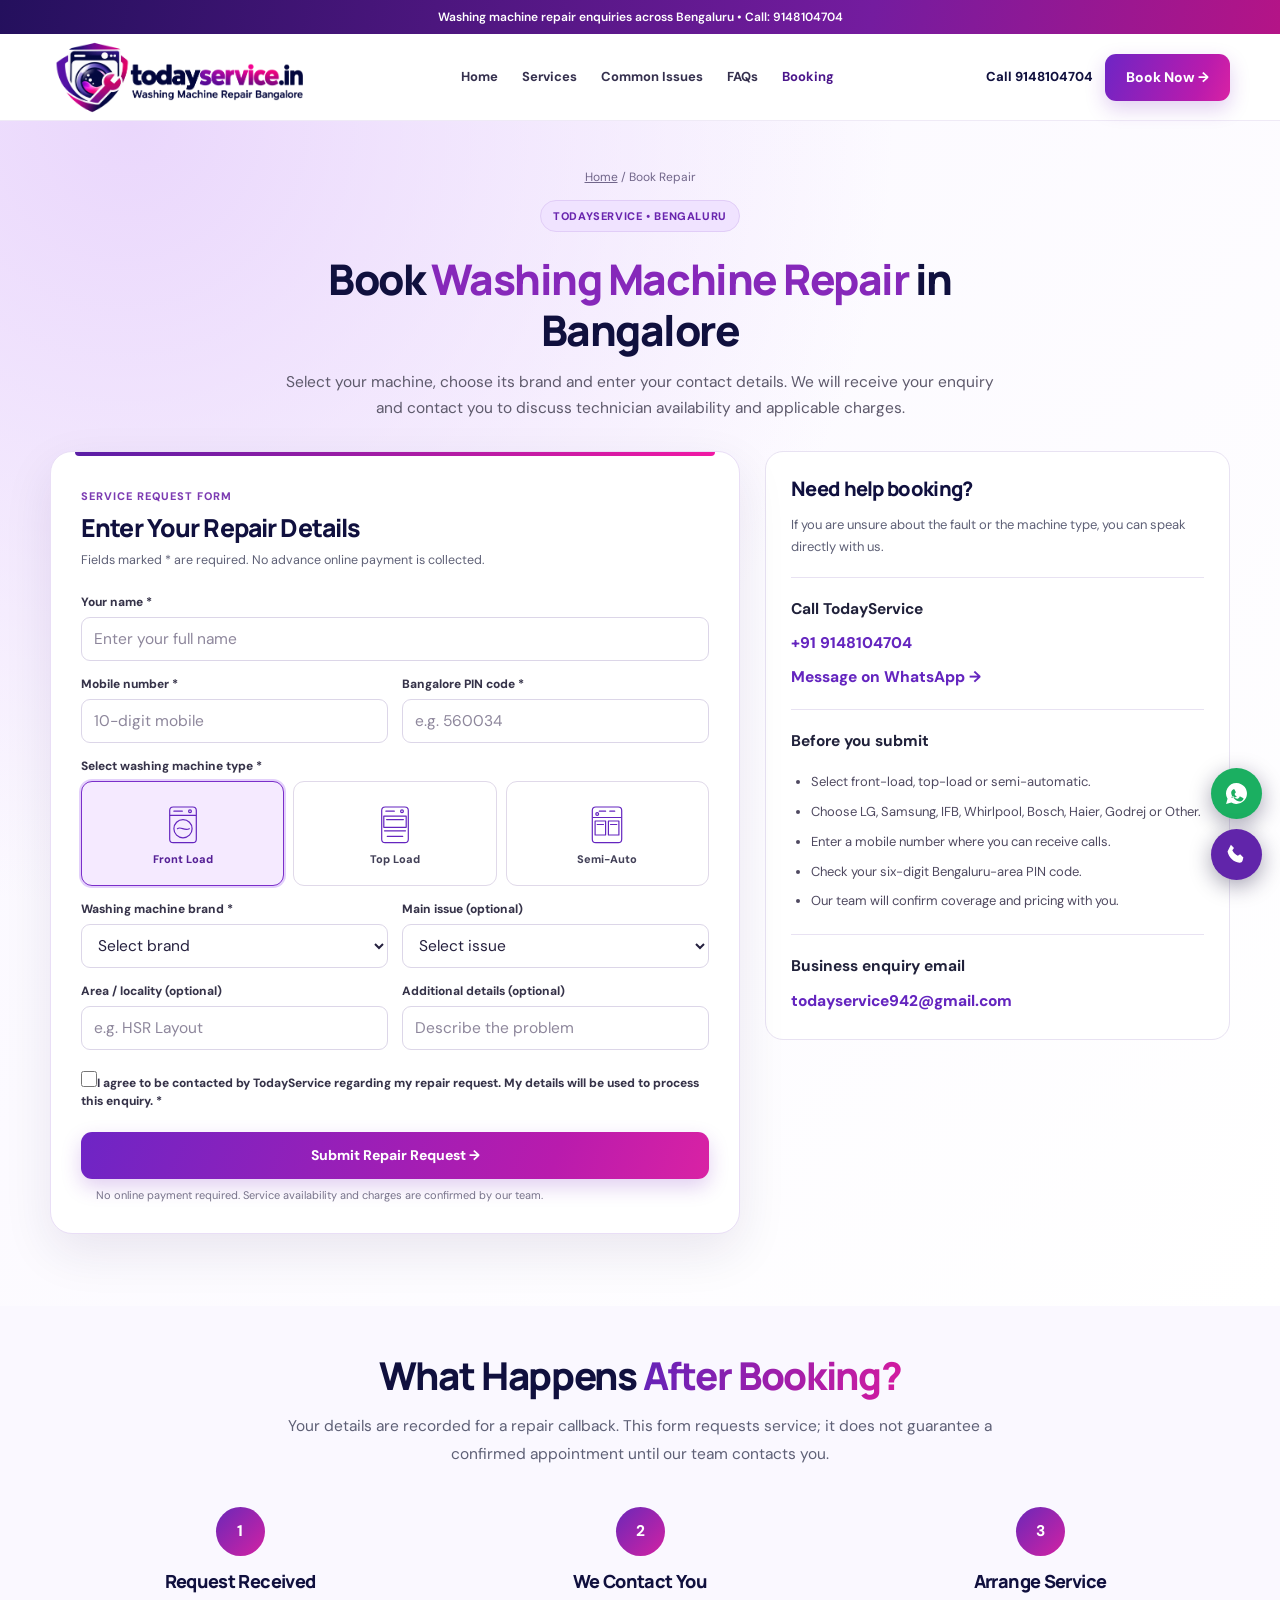
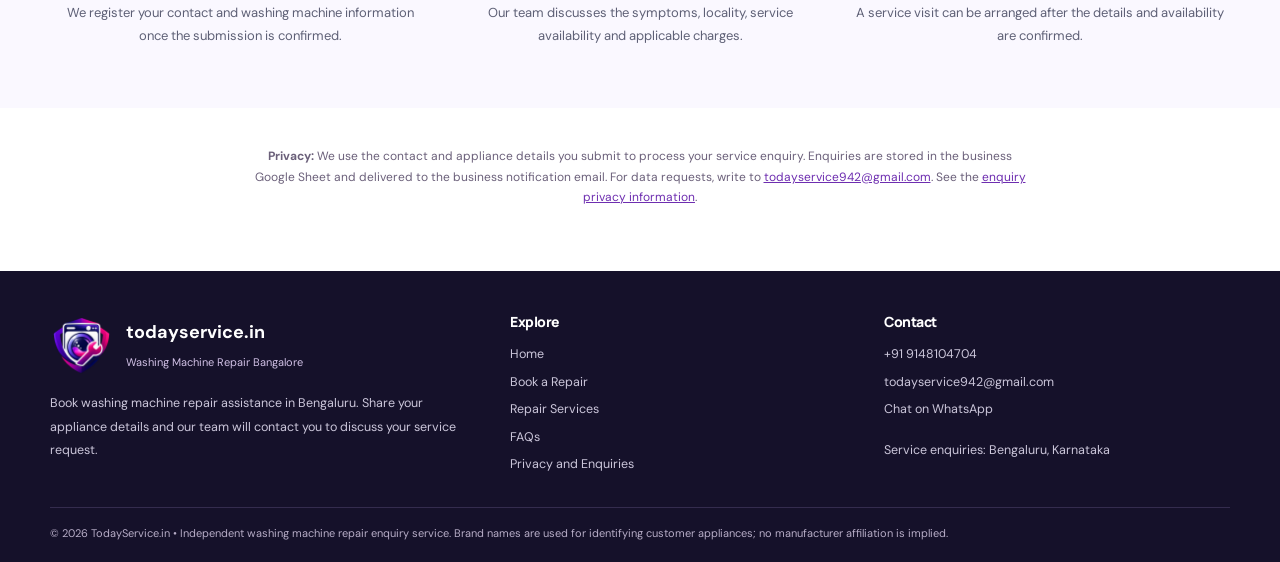
==== booking.html @ 7ba467b0 "Upload TodayService website" ====
<!doctype html><html lang="en-IN"><head><meta charset="UTF-8"><meta name="viewport" content="width=device-width,initial-scale=1"><title>Book Washing Machine Repair in Bangalore | TodayService</title><meta name="description" content="Book front-load, top-load or semi-automatic washing machine repair in Bengaluru. Enter your name, phone, brand and PIN code or call TodayService at 9148104704."><meta name="robots" content="index,follow,max-image-preview:large"><link rel="canonical" href="https://todayservice.in/booking.html"><meta name="theme-color" content="#5320a1"><meta property="og:type" content="website"><meta property="og:locale" content="en_IN"><meta property="og:site_name" content="TodayService"><meta property="og:title" content="Book Washing Machine Repair in Bangalore | TodayService"><meta property="og:description" content="Book front-load, top-load or semi-automatic washing machine repair in Bengaluru. Enter your name, phone, brand and PIN code or call TodayService at 9148104704."><meta property="og:url" content="https://todayservice.in/booking.html"><meta property="og:image" content="https://todayservice.in/assets/todayservice-logo.webp"><meta name="twitter:card" content="summary_large_image"><link rel="icon" type="image/png" href="assets/favicon.png"><link rel="apple-touch-icon" href="assets/apple-touch-icon.png"><link rel="preconnect" href="https://fonts.googleapis.com"><link rel="preconnect" href="https://fonts.gstatic.com" crossorigin><link rel="preload" as="image" href="assets/todayservice-logo.webp"><script type="application/ld+json">{"@context":"https://schema.org","@graph":[{"@context":"https://schema.org","@type":"HomeAndConstructionBusiness","@id":"https://todayservice.in/#business","name":"TodayService","url":"https://todayservice.in/","image":"https://todayservice.in/assets/todayservice-icon.webp","logo":"https://todayservice.in/assets/todayservice-icon.webp","telephone":"+91 9148104704","email":"todayservice942@gmail.com","areaServed":{"@type":"City","name":"Bengaluru"},"serviceType":"Washing machine repair enquiry and service assistance"},{"@context":"https://schema.org","@type":"WebPage","name":"Book Washing Machine Repair in Bangalore","url":"https://todayservice.in/booking.html","isPartOf":{"@type":"WebSite","name":"TodayService","url":"https://todayservice.in/"},"about":{"@id":"https://todayservice.in/#business"}}]}</script><style>@import url('https://fonts.googleapis.com/css2?family=DM+Sans:wght@400;500;600;700;800&family=Manrope:wght@400;500;600;700;800&display=swap');
:root{--navy:#10103e;--ink:#20213a;--purple:#6425bf;--plum:#4b168b;--magenta:#d9139a;--soft:#faf7ff;--soft2:#f3eafe;--line:#e8e2f2;--muted:#5e6076;--shadow:0 18px 50px rgba(33,15,78,.09);--radius:18px;--max:1180px}
*{box-sizing:border-box}html{scroll-behavior:smooth;scroll-padding-top:90px}body{margin:0;color:var(--ink);background:#fff;font:400 15.5px/1.7 'DM Sans',Arial,sans-serif}h1,h2,h3,h4,p{margin:0}h1,h2,h3,h4{font-family:'Manrope','DM Sans',sans-serif;line-height:1.2;letter-spacing:-.035em;color:var(--navy)}h1{font-size:clamp(2.2rem,4.15vw,3.7rem);font-weight:800}h2{font-size:clamp(1.85rem,3vw,2.55rem);font-weight:800}h3{font-size:1.13rem;font-weight:800}p{max-width:68ch}a{text-decoration:none;color:inherit}button,input,textarea,select{font:inherit}button{cursor:pointer}a:focus-visible,button:focus-visible,input:focus-visible,textarea:focus-visible,select:focus-visible{outline:3px solid #e36bd2;outline-offset:3px}img,svg{max-width:100%}.container{width:min(var(--max),calc(100% - 40px));margin-inline:auto}.skip{position:absolute;top:-100px;left:8px;padding:10px;background:#fff;z-index:999}.skip:focus{top:8px}.topstrip{font-size:12px;text-align:center;padding:7px 14px;background:linear-gradient(100deg,#24105d,#741c9f 68%,#b41487);color:#fff;font-weight:600}.site-header{background:#fff;position:sticky;top:0;z-index:90;border-bottom:1px solid rgba(104,49,165,.1)}.header{display:flex;align-items:center;justify-content:space-between;gap:22px;min-height:81px}.logo{display:flex;align-items:center;flex-shrink:0}.logo img{width:258px;height:auto;display:block}.nav{display:flex;align-items:center;gap:24px}.nav a{font-weight:700;font-size:13px;color:#35304e}.nav a:hover,.nav a[aria-current=page]{color:var(--plum)}.header-right{display:flex;gap:12px;align-items:center}.smallcall{white-space:nowrap;font-size:13px;font-weight:800;color:var(--navy)}.btn{appearance:none;border:0;display:inline-flex;align-items:center;justify-content:center;gap:9px;border-radius:11px;padding:13px 21px;line-height:1.3;font-weight:800;font-size:14px;white-space:normal;transition:transform .2s,box-shadow .2s,background .2s;text-align:center;min-height:47px}.btn:hover{transform:translateY(-1px)}.btn-primary{background:linear-gradient(110deg,#6e25c5,#b91bad 75%,#d922a4);color:#fff;box-shadow:0 8px 20px rgba(119,35,193,.22)}.btn-primary:hover{box-shadow:0 12px 25px rgba(119,35,193,.32)}.btn-outline{color:var(--plum);border:1.5px solid #b395da;background:#fff}.btn-white{color:var(--plum);background:white}.btn-dark{background:#21104b;color:#fff}.mobile-menu-btn{display:none;background:none;border:1px solid var(--line);border-radius:10px;width:44px;height:42px;color:var(--navy)}
.hero{background:radial-gradient(ellipse at 80% 11%,#edd9fc 0%,transparent 35%),linear-gradient(135deg,#fcfaff 0%,#f5ecff 57%,#fff 100%);padding:74px 0 75px;overflow:hidden}.hero-grid{display:grid;grid-template-columns:minmax(0,1fr) minmax(375px,460px);gap:65px;align-items:center}.eyebrow{display:inline-flex;align-items:center;gap:7px;color:#6925ae;background:#f0e3ff;border:1px solid #e1cdf7;padding:6px 12px;border-radius:99px;font-size:11px;font-weight:800;letter-spacing:.055em;text-transform:uppercase;margin-bottom:22px}.hero h1 span,.section-head h2 span{background:linear-gradient(100deg,#6323b8,#d41b9f);-webkit-background-clip:text;background-clip:text;color:transparent}.hero-desc{font-size:16px;color:#4b4d61;margin-top:21px;line-height:1.85}.hero-actions{display:flex;flex-wrap:wrap;gap:10px;margin-top:26px}.hero-features{margin-top:32px;display:flex;gap:17px 24px;flex-wrap:wrap}.hero-features span{display:flex;gap:7px;align-items:center;font-size:12px;font-weight:800;color:#4f4960}.mini-check{background:#e9d8ff;color:#6124ad;display:grid;place-items:center;width:19px;height:19px;border-radius:50%;font-size:12px}.hero-intro-pic{margin-top:30px;display:flex;align-items:center;gap:13px;padding:16px;border-radius:15px;border:1px solid #e7daf6;background:#ffffffac;max-width:470px}.hero-intro-pic img{width:68px;height:68px;object-fit:contain}.hero-intro-pic strong{display:block;font-size:14px;color:var(--navy)}.hero-intro-pic small{font-size:12px;color:var(--muted);display:block;line-height:1.5;margin-top:3px}
.form-card{position:relative;background:#fff;border:1px solid #e9def6;border-radius:22px;box-shadow:var(--shadow);padding:28px;max-width:100%}.form-card:before{content:'';position:absolute;top:0;left:24px;right:24px;height:4px;border-radius:0 0 9px 9px;background:linear-gradient(90deg,#5a1ea6,#f119a4)}.form-card .label-top{font-size:11px;font-weight:800;text-transform:uppercase;color:#7c3bb2;letter-spacing:.09em}.form-card h2{font-size:1.55rem;margin:4px 0 8px}.form-card .form-subtitle{font-size:12.5px;color:var(--muted);line-height:1.7;margin-bottom:21px}.form-grid{display:grid;grid-template-columns:1fr 1fr;gap:14px}.field{min-width:0}.field.span2{grid-column:1/-1}.field>label,.field-label{display:block;font-size:12px;font-weight:800;line-height:1.5;color:#363349;margin-bottom:6px}.field input,.field select,.field textarea{width:100%;height:44px;background:#fff;border:1px solid #dcd6e8;border-radius:9px;color:#25203e;padding:10px 12px;outline:none;min-width:0;transition:border .2s,box-shadow .2s}.field input:focus,.field select:focus,.field textarea:focus{border-color:#9b56d5;box-shadow:0 0 0 3px #e3d4f974}.field textarea{height:75px;resize:vertical}.field input::placeholder,.field textarea::placeholder{color:#8e879c}.machine-options{display:grid;grid-template-columns:repeat(3,minmax(0,1fr));gap:9px}.machine-option{position:relative;min-width:0}.machine-option input{position:absolute;opacity:0;width:1px;height:1px;top:10px}.machine-option label{cursor:pointer;display:flex;flex-direction:column;align-items:center;justify-content:center;text-align:center;gap:4px;min-height:105px;background:#fff;border:1.6px solid #e0d9e9;border-radius:11px;padding:8px 4px;font-size:11px;font-weight:800;line-height:1.3;color:#434158;transition:.18s}.machine-option label:hover{border-color:#bb89e4}.machine-option label svg{width:42px;height:47px;stroke:var(--purple);fill:none;stroke-width:1.7;stroke-linecap:round;stroke-linejoin:round}.machine-option input:checked+label{border-color:#7b2fca;background:#f5eaff;color:#552096;box-shadow:0 0 0 2px #e3d0fb}.machine-option input:focus-visible+label{outline:3px solid #d85fac;outline-offset:3px}.checkbox-line{display:flex;align-items:flex-start;gap:9px;font-size:11.5px;line-height:1.6;color:#55536a;margin-top:4px}.checkbox-line input{margin:3px 0 0;accent-color:var(--purple);width:16px;height:16px;flex-shrink:0}.submit-btn{width:100%;margin-top:2px}.form-disclaimer{font-size:11px;color:#77728a;text-align:center;margin-top:8px;line-height:1.5}.form-message{display:none;border-radius:10px;padding:11px 12px;margin-top:13px;font-size:12px;line-height:1.6}.form-message.show{display:block}.form-message.warn{background:#fff6e5;color:#755024;border:1px solid #f0d9a4}.form-message.good{background:#edfff6;color:#135538;border:1px solid #a7e8ca}.form-message.error{background:#fff0f4;color:#8d254c;border:1px solid #f7c1d0}.honeypot{position:absolute!important;left:-9999px!important;opacity:0!important;height:0!important;width:0!important;pointer-events:none!important}
.section{padding:75px 0}.section.soft{background:#faf8ff}.section-head{text-align:center;margin:0 auto 35px;max-width:735px}.section-head .kicker{display:block;font-size:12px;font-weight:800;letter-spacing:.11em;text-transform:uppercase;color:#7e2db9;margin-bottom:9px}.section-head p{margin:14px auto 0;color:var(--muted);line-height:1.8}.grid3{display:grid;grid-template-columns:repeat(3,minmax(0,1fr));gap:17px}.card{border:1px solid #ede8f4;background:#fff;border-radius:16px;padding:24px;box-shadow:0 5px 20px #2a174e05}.card p{font-size:13.5px;color:#686477;line-height:1.75;margin-top:11px}.card .symbol{width:49px;height:49px;display:grid;place-items:center;font-size:22px;font-weight:800;color:#7025ba;background:#f3e8ff;border-radius:13px;margin-bottom:17px}.soft .card{background:white}.issue-list{display:grid;grid-template-columns:repeat(3,1fr);gap:13px}.issue{display:flex;align-items:center;gap:11px;border-radius:11px;padding:15px 18px;border:1px solid #ebe5f1;background:#fff;font-weight:700;font-size:13px}.issue svg{width:18px;height:18px;color:#7e31bd;flex-shrink:0}.brands{display:flex;flex-wrap:wrap;justify-content:center;gap:10px;margin:30px 0 8px}.brand-pill{font-weight:800;color:#342c54;background:#fff;border:1px solid #e3d8f0;padding:10px 23px;border-radius:10px}.steps{display:grid;grid-template-columns:repeat(3,1fr);gap:20px}.step{position:relative;padding:14px 6px;text-align:center}.step-number{width:49px;height:49px;display:grid;place-items:center;border-radius:50%;margin:0 auto 15px;color:#fff;background:linear-gradient(135deg,#6b28b8,#d321a3);font-weight:800}.step h3{margin-bottom:9px}.step p{margin:0 auto;color:var(--muted);font-size:13px;line-height:1.75}.area-columns{display:grid;grid-template-columns:1fr 1fr;gap:45px;align-items:center}.area-columns p{color:var(--muted);margin-top:14px;line-height:1.85}.locations{display:flex;flex-wrap:wrap;gap:9px;margin-top:19px}.locations span{border-radius:8px;background:#f0e9fb;color:#563587;padding:8px 13px;font-size:12px;font-weight:800}.side-panel{border:1px solid #e9dcf5;background:linear-gradient(125deg,#faf7ff,#fff);padding:27px;border-radius:18px}.side-panel h3{font-size:1.25rem}.side-panel ul{padding-left:18px;color:#55516e;font-size:13px;line-height:2.1}.faq{max-width:840px;margin:auto;display:grid;gap:11px}.faq details{border-radius:11px;background:white;border:1px solid #e9e4f2;padding:17px 19px}.faq summary{cursor:pointer;list-style:none;font-size:14px;font-weight:800;color:#2c244e;display:flex;justify-content:space-between;gap:10px}.faq summary::after{content:'+';color:var(--purple);font-size:22px;line-height:16px}.faq details[open] summary::after{content:'−'}.faq summary::-webkit-details-marker{display:none}.faq p{font-size:13px;color:#686175;line-height:1.85;padding-top:13px}.cta-band{border-radius:20px;background:linear-gradient(115deg,#231053,#4f1990 53%,#ac168c);padding:45px;display:flex;justify-content:space-between;align-items:center;gap:26px;color:white}.cta-band h2{color:white;font-size:clamp(1.5rem,3vw,2.15rem)}.cta-band p{color:#e4d7fa;margin-top:9px;font-size:13px}.cta-buttons{display:flex;flex-wrap:wrap;gap:10px}
.site-footer{background:#15112a;color:#cbc6da;padding:43px 0 20px}.footer-grid{display:grid;grid-template-columns:1.25fr 1fr 1fr;gap:28px}.footer-brand{display:flex;gap:13px;align-items:center}.footer-brand img{width:63px;height:63px;object-fit:contain}.footer-brand strong{font-size:18px;color:#fff}.footer-brand span{color:#d1c1e6;font-size:11px}.site-footer p{font-size:12.5px;margin-top:15px;line-height:1.85}.site-footer h3{color:#fff;font-size:14px;margin-bottom:10px}.site-footer a{display:block;font-size:12.5px;line-height:2.2}.site-footer a:hover{color:#f899de}.footer-bottom{border-top:1px solid #342c4e;margin-top:28px;padding-top:16px;font-size:11px;color:#b7adc7}.float-links{position:fixed;z-index:80;right:18px;bottom:20px;display:flex;flex-direction:column;gap:10px}.float-links a{display:grid;place-items:center;gap:0;width:51px;height:51px;border-radius:50%;color:#fff;box-shadow:0 6px 21px #120e3560}.float-links svg{width:25px;height:25px;fill:currentColor}.wa-float{background:#1baf61}.call-float{background:#6125aa}.float-links a:focus-visible{outline:3px solid #d631a3;outline-offset:3px}.mobile-cta{display:none}.booking-hero{background:radial-gradient(ellipse at 10% 0%,#ead7fc,transparent 47%),linear-gradient(130deg,#faf7ff,#fff);padding:46px 0 72px}.booking-heading{text-align:center;max-width:710px;margin:0 auto 30px}.booking-heading h1{font-size:clamp(2.1rem,3.3vw,3rem)}.booking-heading p{margin:13px auto 0;color:#5e5a6c}.booking-layout{display:grid;grid-template-columns:minmax(0,690px) minmax(260px,1fr);gap:25px;align-items:start;justify-content:center}.booking-layout .form-card{padding:30px}.booking-side{background:white;border:1px solid var(--line);border-radius:18px;padding:25px}.booking-side h2{font-size:20px}.booking-side p{font-size:13px;color:var(--muted);margin-top:13px}.booking-side ul{padding-left:20px;font-size:13px;line-height:2.3;color:#4f4960}.booking-contact{border-top:1px solid var(--line);padding-top:18px;margin-top:18px}.booking-contact a{display:block;font-weight:800;color:var(--purple);margin-top:8px}.breadcrumbs{font-size:12px;margin-bottom:12px;color:#71668a}.breadcrumbs a{text-decoration:underline}
@media(max-width:1100px){.nav{gap:13px}.nav a{font-size:12px}.logo img{width:210px}.hero-grid{gap:33px}.smallcall{display:none}}
@media(max-width:850px){.header{min-height:72px}.logo img{width:210px}.mobile-menu-btn{display:grid;place-items:center}.nav{display:none;position:absolute;top:calc(100% - 1px);left:0;right:0;padding:17px 22px;background:#fff;box-shadow:0 14px 22px #160e301a;align-items:stretch;flex-direction:column;gap:2px}.nav.open{display:flex}.nav a{font-size:14px;padding:9px 0}.header-right .btn{display:none}.hero-grid{grid-template-columns:1fr;max-width:660px;gap:40px}.hero{padding:52px 0}.hero-intro-pic{margin-top:18px}.booking-layout{grid-template-columns:1fr}.booking-side{max-width:690px;width:100%;margin:auto}.footer-grid{grid-template-columns:1fr 1fr}.grid3{grid-template-columns:repeat(2,1fr)}.area-columns{grid-template-columns:1fr;gap:22px}}
@media(max-width:600px){body{font-size:14.5px;padding-bottom:58px}.container{width:calc(100% - 32px)}.topstrip{font-size:10px;line-height:1.4}.header{min-height:65px}.logo img{width:168px}.hero{padding:37px 0 49px}.hero h1{font-size:2.25rem}.hero-desc{font-size:14px;margin-top:15px}.hero-actions .btn{flex:1}.eyebrow{font-size:10px;margin-bottom:16px}.hero-features{margin-top:21px;gap:10px}.hero-features span{font-size:11px}.form-card{border-radius:16px;padding:21px 16px}.form-card h2{font-size:1.43rem}.form-grid{gap:11px}.form-card .form-subtitle{margin-bottom:16px}.field input,.field select{font-size:14px}.machine-option label{min-height:92px;font-size:10px;padding:7px 2px}.machine-option label svg{width:34px;height:39px}.section{padding:55px 0}.section-head{margin-bottom:23px}.grid3,.issue-list,.steps{grid-template-columns:1fr}.grid3{gap:11px}.card{padding:20px}.issue-list{gap:8px}.steps{gap:14px}.step{padding:9px}.locations span{font-size:11px}.cta-band{padding:27px 21px;display:block}.cta-buttons{margin-top:18px}.footer-grid{grid-template-columns:1fr;gap:22px}.footer-grid p{margin-top:7px}.float-links{bottom:73px;right:12px}.float-links a{width:43px;height:43px}.float-links svg{width:21px;height:21px}.mobile-cta{position:fixed;bottom:0;left:0;right:0;z-index:75;display:grid;grid-template-columns:1fr 1.2fr;gap:7px;padding:8px 12px calc(8px + env(safe-area-inset-bottom));background:white;border-top:1px solid #e6daef}.mobile-cta .btn{min-height:43px;padding:8px 11px;font-size:12px}.booking-hero{padding:26px 0 52px}.booking-heading{text-align:left;margin-bottom:22px}.booking-heading h1{font-size:2rem}.booking-heading p{font-size:13px}.booking-layout .form-card{padding:21px 15px}}
@media(max-width:355px){.logo img{width:145px}.hero h1{font-size:1.95rem}.machine-option label{font-size:9px}}
@media(prefers-reduced-motion:reduce){html{scroll-behavior:auto}*,*::before,*::after{animation-duration:.01ms!important;transition-duration:.01ms!important}}
</style></head><body><a class="skip" href="#main">Skip to content</a><div class="topstrip">Washing machine repair enquiries across Bengaluru • Call: 9148104704</div>
<header class="site-header"><div class="container header"><a href="index.html" class="logo" aria-label="TodayService homepage"><img src="assets/todayservice-logo.webp" alt="todayservice.in – Washing Machine Repair Bangalore" width="1250" height="417"></a><nav class="nav" id="site-nav" aria-label="Main navigation"><a href="index.html" >Home</a><a href="index.html#services">Services</a><a href="index.html#problems">Common Issues</a><a href="index.html#faq">FAQs</a><a href="booking.html" aria-current="page">Booking</a></nav><div class="header-right"><a class="smallcall" href="tel:+919148104704">Call 9148104704</a><a class="btn btn-primary" href="booking.html">Book Now →</a><button class="mobile-menu-btn" aria-label="Open navigation" aria-controls="site-nav" aria-expanded="false" type="button"><svg viewBox="0 0 24 24" width="25" height="25" fill="none" stroke="currentColor" stroke-width="2"><path d="M3 6h18M3 12h18M3 18h18"/></svg></button></div></div></header><main id="main"><section class="booking-hero"><div class="container"><div class="booking-heading"><div class="breadcrumbs"><a href="index.html">Home</a> / Book Repair</div><span class="eyebrow">TodayService • Bengaluru</span><h1>Book <span style="color:#8628ba">Washing Machine Repair</span> in Bangalore</h1><p>Select your machine, choose its brand and enter your contact details. We will receive your enquiry and contact you to discuss technician availability and applicable charges.</p></div><div class="booking-layout"><div class="form-card"><span class="label-top">Service request form</span><h2>Enter Your Repair Details</h2><p class="form-subtitle">Fields marked * are required. No advance online payment is collected.</p><form class="booking-form" data-source="Booking Page" autocomplete="on">
<div class="form-grid">
<div class="field span2"><label for="name-booking">Your name <span aria-hidden="true">*</span></label><input id="name-booking" name="name" type="text" autocomplete="name" placeholder="Enter your full name" minlength="2" maxlength="85" required></div>
<div class="field"><label for="phone-booking">Mobile number *</label><input id="phone-booking" name="phone" inputmode="numeric" autocomplete="tel-national" type="tel" maxlength="14" placeholder="10-digit mobile" required></div>
<div class="field"><label for="pin-booking">Bangalore PIN code *</label><input id="pin-booking" name="pin" type="text" inputmode="numeric" pattern="[1-9][0-9]{5}" maxlength="6" placeholder="e.g. 560034" required></div>
<div class="field span2"><span class="field-label" id="machine-label-booking">Select washing machine type *</span>
<div class="machine-options" role="radiogroup" aria-labelledby="machine-label-booking">
<div class="machine-option"><input id="front-booking" type="radio" name="machineType" value="Front Load" checked required><label for="front-booking"><svg viewBox="0 0 60 60" aria-hidden="true"><rect x="11" y="5" width="38" height="51" rx="5"/><line x1="12" y1="17" x2="48" y2="17"/><circle cx="30" cy="36" r="13"/><path d="M22 36c5-4 10 4 17 0"/><circle cx="40" cy="11" r="2"/><path d="M17 11h12"/></svg><span>Front Load</span></label></div>
<div class="machine-option"><input id="top-booking" type="radio" name="machineType" value="Top Load"><label for="top-booking"><svg viewBox="0 0 60 60" aria-hidden="true"><rect x="11" y="5" width="38" height="51" rx="5"/><path d="M14 18h32v16H14zM18 23h24"/><path d="M15 39h30M19 47h22"/><circle cx="40" cy="11" r="2"/><path d="M17 11h12"/></svg><span>Top Load</span></label></div>
<div class="machine-option"><input id="semi-booking" type="radio" name="machineType" value="Semi-Automatic"><label for="semi-booking"><svg viewBox="0 0 60 60" aria-hidden="true"><rect x="9" y="5" width="42" height="51" rx="5"/><path d="M10 20h40M13 25h15v20H13zM32 25h15v20H32z"/><path d="M16 30h9m10 0h9M19 11h9m6 0h7"/><circle cx="16" cy="15" r="2"/></svg><span>Semi-Auto</span></label></div>
</div></div>
<div class="field"><label for="brand-booking">Washing machine brand *</label><select id="brand-booking" name="brand" required><option value="" disabled selected>Select brand</option><option>LG</option><option>Samsung</option><option>IFB</option><option>Whirlpool</option><option>Bosch</option><option>Haier</option><option>Godrej</option><option>Other</option></select></div>
<div class="field"><label for="issue-booking">Main issue (optional)</label><select id="issue-booking" name="issue"><option value="">Select issue</option><option>Not spinning</option><option>Not draining</option><option>Not starting / No power</option><option>Water leakage</option><option>Excessive noise / vibration</option><option>Not filling water</option><option>Door / lid problem</option><option>Error code</option><option>Other issue</option></select></div>
<div class="field span2" data-other-brand hidden><label for="otherbrand-booking">Enter your washing machine brand *</label><input id="otherbrand-booking" name="otherBrand" type="text" maxlength="70" placeholder="Your machine's brand"></div>
<div class="field"><label for="area-booking">Area / locality (optional)</label><input id="area-booking" name="area" type="text" maxlength="100" placeholder="e.g. HSR Layout"></div>
<div class="field"><label for="notes-booking">Additional details (optional)</label><input id="notes-booking" name="notes" type="text" maxlength="800" placeholder="Describe the problem"></div>
<div class="field span2"><label class="checkbox-line"><input name="consent" type="checkbox" required><span>I agree to be contacted by TodayService regarding my repair request. My details will be used to process this enquiry. *</span></label></div>
<div class="honeypot" aria-hidden="true"><label>Website <input type="text" name="website" tabindex="-1" autocomplete="off"></label></div>
<div class="field span2"><button class="btn btn-primary submit-btn" type="submit">Submit Repair Request →</button><p class="form-disclaimer">No online payment required. Service availability and charges are confirmed by our team.</p><div class="form-message" aria-live="polite"></div></div>
</div></form></div><aside class="booking-side"><h2>Need help booking?</h2><p>If you are unsure about the fault or the machine type, you can speak directly with us.</p><div class="booking-contact"><strong>Call TodayService</strong><a href="tel:+919148104704">+91 9148104704</a><a href="https://wa.me/919148104704?text=Hello%20TodayService%2C%20I%20want%20to%20book%20washing%20machine%20repair%20in%20Bangalore." target="_blank" rel="noopener noreferrer">Message on WhatsApp →</a></div><div class="booking-contact"><strong>Before you submit</strong><ul><li>Select front-load, top-load or semi-automatic.</li><li>Choose LG, Samsung, IFB, Whirlpool, Bosch, Haier, Godrej or Other.</li><li>Enter a mobile number where you can receive calls.</li><li>Check your six-digit Bengaluru-area PIN code.</li><li>Our team will confirm coverage and pricing with you.</li></ul></div><div class="booking-contact"><strong>Business enquiry email</strong><a style="overflow-wrap:anywhere" href="mailto:todayservice942@gmail.com">todayservice942@gmail.com</a></div></aside></div></div></section><section class="section soft" style="padding:47px 0"><div class="container"><div class="section-head" style="margin-bottom:24px"><h2>What Happens <span>After Booking?</span></h2><p>Your details are recorded for a repair callback. This form requests service; it does not guarantee a confirmed appointment until our team contacts you.</p></div><div class="steps"><div class="step"><span class="step-number">1</span><h3>Request Received</h3><p>We register your contact and washing machine information once the submission is confirmed.</p></div><div class="step"><span class="step-number">2</span><h3>We Contact You</h3><p>Our team discusses the symptoms, locality, service availability and applicable charges.</p></div><div class="step"><span class="step-number">3</span><h3>Arrange Service</h3><p>A service visit can be arranged after the details and availability are confirmed.</p></div></div></div></section><section class="section" style="padding:38px 0 64px"><div class="container"><p style="font-size:12px;color:#6b607a;text-align:center;max-width:780px;margin:auto"><strong>Privacy:</strong> We use the contact and appliance details you submit to process your service enquiry. Enquiries are stored in the business Google Sheet and delivered to the business notification email. For data requests, write to <a style="text-decoration:underline;color:#6e2eb0" href="mailto:todayservice942@gmail.com">todayservice942@gmail.com</a>. See the <a href="index.html#privacy" style="text-decoration:underline;color:#6e2eb0">enquiry privacy information</a>.</p></div></section></main><footer class="site-footer"><div class="container"><div class="footer-grid"><div><div class="footer-brand"><img src="assets/todayservice-icon.webp" alt="TodayService icon" width="63" height="63"><div><strong>todayservice.in</strong><br><span>Washing Machine Repair Bangalore</span></div></div><p>Book washing machine repair assistance in Bengaluru. Share your appliance details and our team will contact you to discuss your service request.</p></div><div><h3>Explore</h3><a href="index.html">Home</a><a href="booking.html">Book a Repair</a><a href="index.html#services">Repair Services</a><a href="index.html#faq">FAQs</a><a href="index.html#privacy">Privacy and Enquiries</a></div><div><h3>Contact</h3><a href="tel:+919148104704">+91 9148104704</a><a href="mailto:todayservice942@gmail.com">todayservice942@gmail.com</a><a href="https://wa.me/919148104704?text=Hello%20TodayService%2C%20I%20need%20washing%20machine%20repair%20in%20Bangalore." target="_blank" rel="noopener noreferrer">Chat on WhatsApp</a><p>Service enquiries: Bengaluru, Karnataka</p></div></div><div class="footer-bottom">© <span id="copyright-year">2026</span> TodayService.in • Independent washing machine repair enquiry service. Brand names are used for identifying customer appliances; no manufacturer affiliation is implied.</div></div></footer><div class="float-links" aria-label="Quick contact"><a class="wa-float" href="https://wa.me/919148104704?text=Hello%20TodayService%2C%20I%20need%20washing%20machine%20repair%20in%20Bangalore." target="_blank" rel="noopener noreferrer" aria-label="WhatsApp TodayService" title="WhatsApp TodayService"><svg viewBox="0 0 24 24" aria-hidden="true"><path d="M12 2a10 10 0 0 0-8.6 15.1L2 22l5.1-1.3A10 10 0 1 0 12 2Zm-5 14c.3-1 1-1.2 1.3-1.3s.7.1 1 .4c1.2 1.2 2.4 1.7 3.2 1.9.8.2 1.2-.1 1.6-.6l.9-1.1c.3-.3.6-.2 1-.1l2.2 1c.4.2.6.5.5.9-.2 1.3-1.7 2.5-3.2 2.5-4 0-8.6-4.6-8.6-8.6 0-1.5 1.1-3 2.4-3.2.4-.1.7.1.9.5l1 2.1c.1.3.2.7-.1 1l-1 1c.7 1.5 2.1 2.8 3.7 3.5l1-.9c.3-.3.6-.3 1-.2"/></svg></a><a class="call-float" href="tel:+919148104704" aria-label="Call TodayService" title="Call TodayService"><svg viewBox="0 0 24 24" aria-hidden="true"><path d="M6.6 2.6l3 3.1-1.6 2.1c1 2.1 3.1 4.2 5.3 5.4l2.2-1.5 3.1 3.1-.8 3.2c-.4 1.2-1.6 1.9-2.9 1.8C8.9 19.3 4.7 15 3.4 9.2 3 7.4 3.6 5.7l3-3.1z"/></svg></a></div><div class="mobile-cta"><a class="btn btn-outline" href="tel:+919148104704">Call Now</a><a class="btn btn-primary" href="booking.html">Book Repair →</a></div><script>document.getElementById('copyright-year').textContent=new Date().getFullYear();
'use strict';
/* AFTER DEPLOYING CODE.GS, replace this URL in BOTH index.html and booking.html. */
const APPS_SCRIPT_URL = 'https://script.google.com/macros/s/AKfycbx2HgWQYGbg1_T-pxyrW8tki9HWJ1IlEw9OxR6zYMYF7CHSGqr6pcciucbwQ0CmZOQF/exec';
const CONTACT_NUMBER = '919148104704';

(function () {
  const menu = document.querySelector('.mobile-menu-btn');
  const nav = document.querySelector('.nav');
  if(menu && nav){
    menu.addEventListener('click',function(){const open=nav.classList.toggle('open');menu.setAttribute('aria-expanded',String(open));});
    nav.querySelectorAll('a').forEach(a=>a.addEventListener('click',()=>{nav.classList.remove('open');menu.setAttribute('aria-expanded','false');}));
  }
  const params = new URLSearchParams(location.search);
  const trackKeys = ['utm_source','utm_medium','utm_campaign','gclid','gbraid','wbraid'];
  const track = {};
  trackKeys.forEach(k=>{
    let value=params.get(k);
    try { if(!value) value=sessionStorage.getItem('ts_'+k); else sessionStorage.setItem('ts_'+k,value.slice(0,200)); } catch(e){}
    track[k]=(value||'').slice(0,200);
  });
  if(location.pathname.toLowerCase().endsWith('/index.html')||location.pathname.endsWith('/')){
    document.querySelectorAll('a[href="booking.html"]').forEach(a=>{
      let q=new URLSearchParams();trackKeys.forEach(k=>{if(track[k])q.set(k,track[k])});if(q.toString()) a.href='booking.html?'+q.toString();
    });
  }
  const allForms = document.querySelectorAll('.booking-form');
  for(const form of allForms){
    const other = form.querySelector('[data-other-brand]');
    const brand = form.querySelector('[name="brand"]');
    const status = form.querySelector('.form-message');
    const submit = form.querySelector('button[type="submit"]');
    const displayStatus=(message,type)=>{status.className='form-message show '+type;status.textContent=message;status.setAttribute('role','status');};
    const toggleOther=()=>{
      const active=brand.value==='Other';
      other.hidden=!active;
      const input=other.querySelector('input');
      input.required=active;
      if(!active)input.value='';
    };
    brand.addEventListener('change',toggleOther);toggleOther();
    form.addEventListener('submit',async e=>{
      e.preventDefault();
      if(!form.reportValidity()) return;
      const rawPhone=form.elements.phone.value.replace(/\D/g,'');
      const rawPin=form.elements.pin.value.replace(/\D/g,'');
      if(!/^[6-9][0-9]{9}$/.test(rawPhone)){
        displayStatus('Please enter a valid 10-digit Indian mobile number.','error');form.elements.phone.focus();return;
      }
      if(!/^[1-9][0-9]{5}$/.test(rawPin)){
        displayStatus('Please enter a valid 6-digit PIN code.','error');form.elements.pin.focus();return;
      }
      if(!APPS_SCRIPT_URL.startsWith('https://script.google.com/macros/s/') || !APPS_SCRIPT_URL.endsWith('/exec')){
        displayStatus('Online booking is being connected. Please call 9148104704 or use WhatsApp to book your repair.','warn');return;
      }
      let requestId=form.dataset.requestId;
      if(!requestId){
        requestId='TS'+Date.now().toString(36)+'_'+(typeof crypto!=='undefined'&&crypto.randomUUID?crypto.randomUUID().replace(/-/g,'').slice(0,16):Math.random().toString(36).slice(2,15));
        form.dataset.requestId=requestId;
      }
      const data={
        clientRequestId:requestId,
        sourcePage:form.dataset.source||'Website',
        name:form.elements.name.value.trim(),phone:rawPhone,
        machineType:form.querySelector('[name="machineType"]:checked').value,
        brand:brand.value,otherBrand:brand.value==='Other'?form.elements.otherBrand.value.trim():'',
        pin:rawPin,area:form.elements.area.value.trim(),issue:form.elements.issue.value,
        notes:form.elements.notes.value.trim(),consent:form.elements.consent.checked,
        website:''+(form.elements.website?form.elements.website.value:''),
        utmSource:track.utm_source,utmMedium:track.utm_medium,utmCampaign:track.utm_campaign,
        gclid:track.gclid,gbraid:track.gbraid,wbraid:track.wbraid
      };
      submit.disabled=true;submit.textContent='Sending your request…';
      displayStatus('Submitting your request and checking confirmation…','warn');
      try{
        // Apps Script web apps do not return CORS-accessible JSON to a static GitHub Pages site.
        // Submit once, then independently verify the enquiry ID via a JSONP receipt endpoint.
        await fetch(APPS_SCRIPT_URL,{method:'POST',mode:'no-cors',redirect:'follow',headers:{'Content-Type':'text/plain;charset=utf-8'},body:JSON.stringify(data)});
        let receipt=null;
        for(let i=0;i<7;i++){
          await new Promise(resolve=>setTimeout(resolve,i===0?950:1400));
          try{receipt=await receiptLookup(APPS_SCRIPT_URL,requestId,5000)}catch(err){}
          if(receipt && receipt.success && receipt.emailStatus!=='PENDING')break;
        }
        if(receipt && receipt.success){
          if(receipt.emailStatus==='SENT'){
            displayStatus('Request received! Reference: '+receipt.referenceId+'. Our team will contact you on the number provided.','good');
            form.reset();toggleOther();delete form.dataset.requestId;
            window.dataLayer=window.dataLayer||[];
            window.dataLayer.push({event:'generate_lead',lead_source:'todayservice_website',enquiry_id:receipt.referenceId});
          } else if(receipt.emailStatus && receipt.emailStatus.startsWith('FAILED')){
            displayStatus('Your request is saved (Reference: '+receipt.referenceId+'), but the email notification could not be delivered. Please call 9148104704 for an immediate follow-up.','warn');
          } else {
            displayStatus('Your request is saved (Reference: '+receipt.referenceId+'). Email notification is still processing.','good');
          }
        } else {
          displayStatus('We could not confirm your request. Please call 9148104704 or WhatsApp us. If you try again, we will check the same request ID to avoid duplicates.','warn');
        }
      }catch(error){
        displayStatus('The request could not be confirmed. Please call 9148104704 or contact us on WhatsApp.','error');
      }finally{
        submit.disabled=false;submit.textContent='Submit Repair Request →';
      }
    });
  }
  function receiptLookup(base,requestId,timeoutMs){
    return new Promise((resolve,reject)=>{
      const cb='__todayReceipt_'+Math.random().toString(36).slice(2,15)+'_'+Date.now().toString(36);
      const node=document.createElement('script');
      let done=false;let timer;
      function finish(error,value){
        if(done)return;done=true;clearTimeout(timer);node.remove();delete window[cb];
        error?reject(error):resolve(value);
      }
      window[cb]=value=>finish(null,value);
      node.onerror=()=>finish(new Error('Receipt request error'));
      timer=setTimeout(()=>finish(new Error('Receipt timeout')),timeoutMs);
      node.src=base+'?receipt='+encodeURIComponent(requestId)+'&callback='+encodeURIComponent(cb)+'&_='+Date.now();
      document.head.appendChild(node);
    });
  }
})();
</script></body></html>
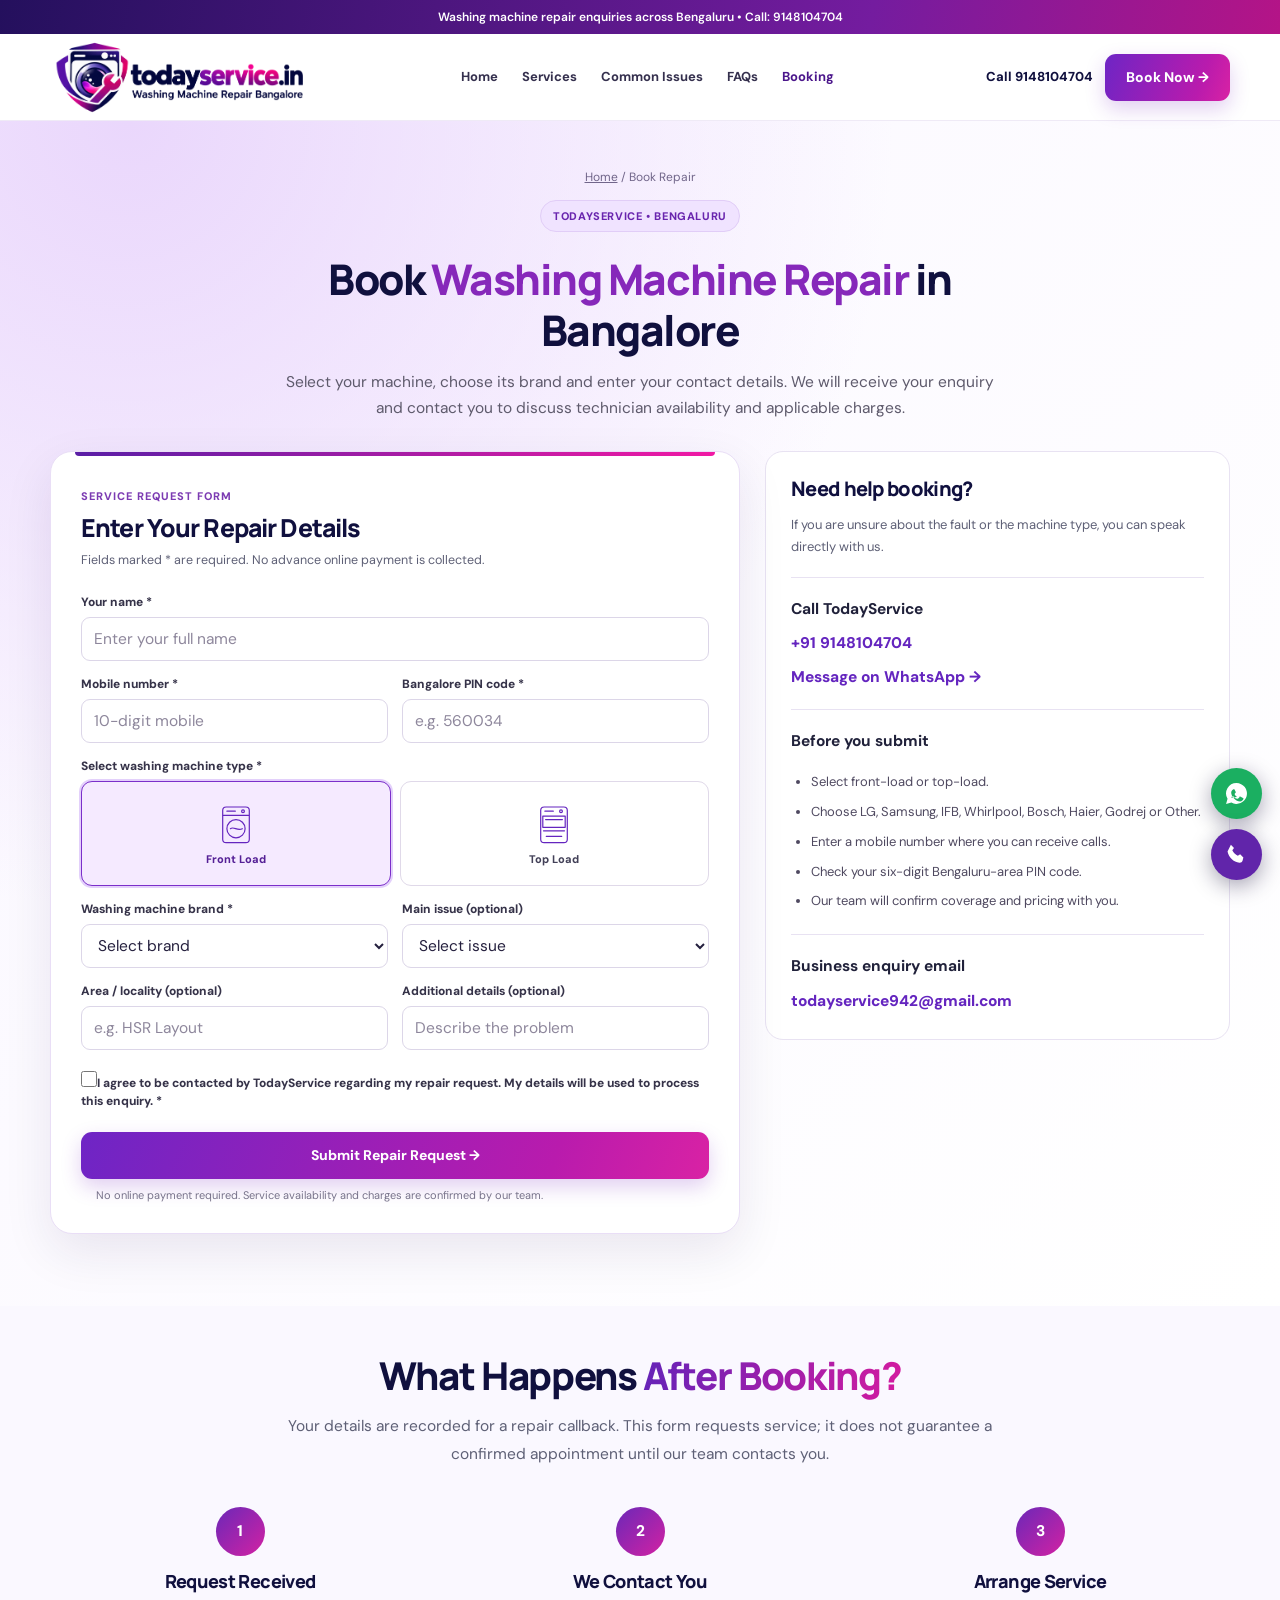
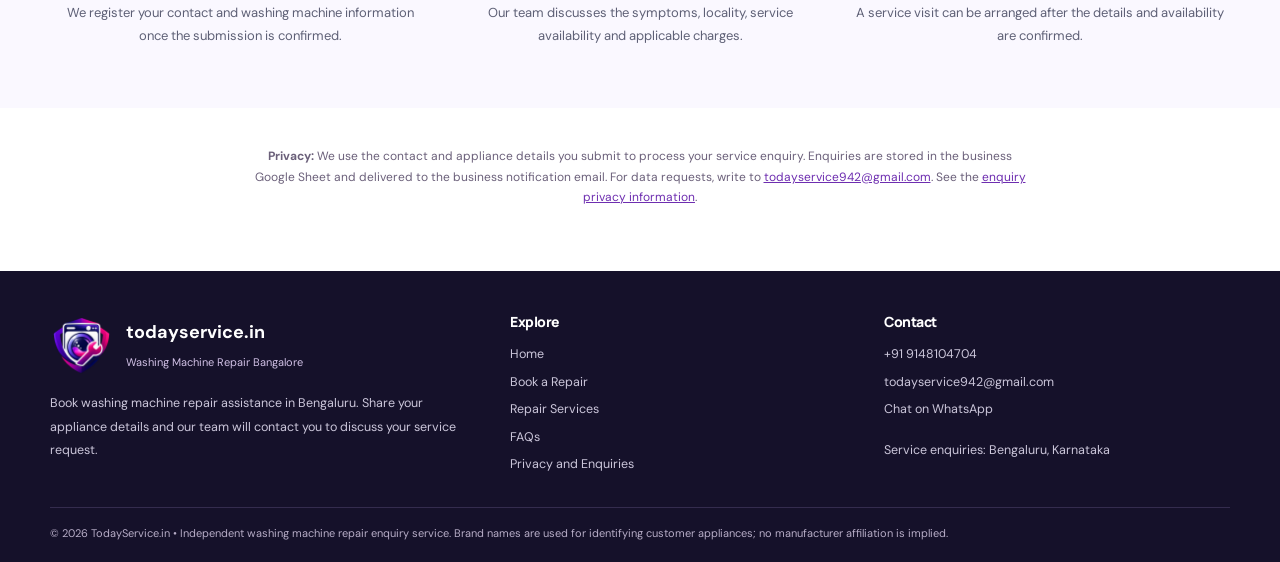
==== commit 804f33f5: "sldfj" ====
--- a/booking.html
+++ b/booking.html
@@ -1,8 +1,8 @@
-<!doctype html><html lang="en-IN"><head><meta charset="UTF-8"><meta name="viewport" content="width=device-width,initial-scale=1"><title>Book Washing Machine Repair in Bangalore | TodayService</title><meta name="description" content="Book front-load, top-load or semi-automatic washing machine repair in Bengaluru. Enter your name, phone, brand and PIN code or call TodayService at 9148104704."><meta name="robots" content="index,follow,max-image-preview:large"><link rel="canonical" href="https://todayservice.in/booking.html"><meta name="theme-color" content="#5320a1"><meta property="og:type" content="website"><meta property="og:locale" content="en_IN"><meta property="og:site_name" content="TodayService"><meta property="og:title" content="Book Washing Machine Repair in Bangalore | TodayService"><meta property="og:description" content="Book front-load, top-load or semi-automatic washing machine repair in Bengaluru. Enter your name, phone, brand and PIN code or call TodayService at 9148104704."><meta property="og:url" content="https://todayservice.in/booking.html"><meta property="og:image" content="https://todayservice.in/assets/todayservice-logo.webp"><meta name="twitter:card" content="summary_large_image"><link rel="icon" type="image/png" href="assets/favicon.png"><link rel="apple-touch-icon" href="assets/apple-touch-icon.png"><link rel="preconnect" href="https://fonts.googleapis.com"><link rel="preconnect" href="https://fonts.gstatic.com" crossorigin><link rel="preload" as="image" href="assets/todayservice-logo.webp"><script type="application/ld+json">{"@context":"https://schema.org","@graph":[{"@context":"https://schema.org","@type":"HomeAndConstructionBusiness","@id":"https://todayservice.in/#business","name":"TodayService","url":"https://todayservice.in/","image":"https://todayservice.in/assets/todayservice-icon.webp","logo":"https://todayservice.in/assets/todayservice-icon.webp","telephone":"+91 9148104704","email":"todayservice942@gmail.com","areaServed":{"@type":"City","name":"Bengaluru"},"serviceType":"Washing machine repair enquiry and service assistance"},{"@context":"https://schema.org","@type":"WebPage","name":"Book Washing Machine Repair in Bangalore","url":"https://todayservice.in/booking.html","isPartOf":{"@type":"WebSite","name":"TodayService","url":"https://todayservice.in/"},"about":{"@id":"https://todayservice.in/#business"}}]}</script><style>@import url('https://fonts.googleapis.com/css2?family=DM+Sans:wght@400;500;600;700;800&family=Manrope:wght@400;500;600;700;800&display=swap');
+<!doctype html><html lang="en-IN"><head><meta charset="UTF-8"><meta name="viewport" content="width=device-width,initial-scale=1"><title>Book Washing Machine Repair in Bangalore | TodayService.in</title><meta name="description" content="Book front-load and top-load washing machine repair in Bangalore with TodayService.in. Fill the booking form, choose your machine type and brand, and get a quick callback from our repair team."><meta name="keywords" content="book washing machine repair Bangalore, front load repair Bangalore, top load repair Bangalore, washing machine booking form, TodayService.in Bangalore"><meta name="robots" content="index,follow,max-image-preview:large"><link rel="canonical" href="https://todayservice.in/booking.html"><meta name="theme-color" content="#5320a1"><meta property="og:type" content="website"><meta property="og:locale" content="en_IN"><meta property="og:site_name" content="todayservice.in"><meta property="og:title" content="Book Washing Machine Repair in Bangalore | TodayService.in"><meta property="og:description" content="Book front-load and top-load washing machine repair in Bangalore with TodayService.in. Choose your machine type, brand and PIN code, then submit your request for a quick callback."><meta property="og:url" content="https://todayservice.in/booking.html"><meta property="og:image" content="https://todayservice.in/assets/todayservice-logo.webp"><meta name="twitter:card" content="summary_large_image"><link rel="icon" type="image/png" href="assets/favicon.png"><link rel="apple-touch-icon" href="assets/apple-touch-icon.png"><link rel="preconnect" href="https://fonts.googleapis.com"><link rel="preconnect" href="https://fonts.gstatic.com" crossorigin><link rel="preload" as="image" href="assets/todayservice-logo.webp"><script type="application/ld+json">{"@context":"https://schema.org","@graph":[{"@context":"https://schema.org","@type":"HomeAndConstructionBusiness","@id":"https://todayservice.in/#business","name":"TodayService","url":"https://todayservice.in/","image":"https://todayservice.in/assets/todayservice-icon.webp","logo":"https://todayservice.in/assets/todayservice-icon.webp","telephone":"+91 9148104704","email":"todayservice942@gmail.com","areaServed":{"@type":"City","name":"Bengaluru"},"serviceType":"Washing machine repair enquiry and service assistance"},{"@context":"https://schema.org","@type":"WebPage","name":"Book Washing Machine Repair in Bangalore","url":"https://todayservice.in/booking.html","isPartOf":{"@type":"WebSite","name":"TodayService","url":"https://todayservice.in/"},"about":{"@id":"https://todayservice.in/#business"}}]}</script><style>@import url('https://fonts.googleapis.com/css2?family=DM+Sans:wght@400;500;600;700;800&family=Manrope:wght@400;500;600;700;800&display=swap');
 :root{--navy:#10103e;--ink:#20213a;--purple:#6425bf;--plum:#4b168b;--magenta:#d9139a;--soft:#faf7ff;--soft2:#f3eafe;--line:#e8e2f2;--muted:#5e6076;--shadow:0 18px 50px rgba(33,15,78,.09);--radius:18px;--max:1180px}
 *{box-sizing:border-box}html{scroll-behavior:smooth;scroll-padding-top:90px}body{margin:0;color:var(--ink);background:#fff;font:400 15.5px/1.7 'DM Sans',Arial,sans-serif}h1,h2,h3,h4,p{margin:0}h1,h2,h3,h4{font-family:'Manrope','DM Sans',sans-serif;line-height:1.2;letter-spacing:-.035em;color:var(--navy)}h1{font-size:clamp(2.2rem,4.15vw,3.7rem);font-weight:800}h2{font-size:clamp(1.85rem,3vw,2.55rem);font-weight:800}h3{font-size:1.13rem;font-weight:800}p{max-width:68ch}a{text-decoration:none;color:inherit}button,input,textarea,select{font:inherit}button{cursor:pointer}a:focus-visible,button:focus-visible,input:focus-visible,textarea:focus-visible,select:focus-visible{outline:3px solid #e36bd2;outline-offset:3px}img,svg{max-width:100%}.container{width:min(var(--max),calc(100% - 40px));margin-inline:auto}.skip{position:absolute;top:-100px;left:8px;padding:10px;background:#fff;z-index:999}.skip:focus{top:8px}.topstrip{font-size:12px;text-align:center;padding:7px 14px;background:linear-gradient(100deg,#24105d,#741c9f 68%,#b41487);color:#fff;font-weight:600}.site-header{background:#fff;position:sticky;top:0;z-index:90;border-bottom:1px solid rgba(104,49,165,.1)}.header{display:flex;align-items:center;justify-content:space-between;gap:22px;min-height:81px}.logo{display:flex;align-items:center;flex-shrink:0}.logo img{width:258px;height:auto;display:block}.nav{display:flex;align-items:center;gap:24px}.nav a{font-weight:700;font-size:13px;color:#35304e}.nav a:hover,.nav a[aria-current=page]{color:var(--plum)}.header-right{display:flex;gap:12px;align-items:center}.smallcall{white-space:nowrap;font-size:13px;font-weight:800;color:var(--navy)}.btn{appearance:none;border:0;display:inline-flex;align-items:center;justify-content:center;gap:9px;border-radius:11px;padding:13px 21px;line-height:1.3;font-weight:800;font-size:14px;white-space:normal;transition:transform .2s,box-shadow .2s,background .2s;text-align:center;min-height:47px}.btn:hover{transform:translateY(-1px)}.btn-primary{background:linear-gradient(110deg,#6e25c5,#b91bad 75%,#d922a4);color:#fff;box-shadow:0 8px 20px rgba(119,35,193,.22)}.btn-primary:hover{box-shadow:0 12px 25px rgba(119,35,193,.32)}.btn-outline{color:var(--plum);border:1.5px solid #b395da;background:#fff}.btn-white{color:var(--plum);background:white}.btn-dark{background:#21104b;color:#fff}.mobile-menu-btn{display:none;background:none;border:1px solid var(--line);border-radius:10px;width:44px;height:42px;color:var(--navy)}
 .hero{background:radial-gradient(ellipse at 80% 11%,#edd9fc 0%,transparent 35%),linear-gradient(135deg,#fcfaff 0%,#f5ecff 57%,#fff 100%);padding:74px 0 75px;overflow:hidden}.hero-grid{display:grid;grid-template-columns:minmax(0,1fr) minmax(375px,460px);gap:65px;align-items:center}.eyebrow{display:inline-flex;align-items:center;gap:7px;color:#6925ae;background:#f0e3ff;border:1px solid #e1cdf7;padding:6px 12px;border-radius:99px;font-size:11px;font-weight:800;letter-spacing:.055em;text-transform:uppercase;margin-bottom:22px}.hero h1 span,.section-head h2 span{background:linear-gradient(100deg,#6323b8,#d41b9f);-webkit-background-clip:text;background-clip:text;color:transparent}.hero-desc{font-size:16px;color:#4b4d61;margin-top:21px;line-height:1.85}.hero-actions{display:flex;flex-wrap:wrap;gap:10px;margin-top:26px}.hero-features{margin-top:32px;display:flex;gap:17px 24px;flex-wrap:wrap}.hero-features span{display:flex;gap:7px;align-items:center;font-size:12px;font-weight:800;color:#4f4960}.mini-check{background:#e9d8ff;color:#6124ad;display:grid;place-items:center;width:19px;height:19px;border-radius:50%;font-size:12px}.hero-intro-pic{margin-top:30px;display:flex;align-items:center;gap:13px;padding:16px;border-radius:15px;border:1px solid #e7daf6;background:#ffffffac;max-width:470px}.hero-intro-pic img{width:68px;height:68px;object-fit:contain}.hero-intro-pic strong{display:block;font-size:14px;color:var(--navy)}.hero-intro-pic small{font-size:12px;color:var(--muted);display:block;line-height:1.5;margin-top:3px}
-.form-card{position:relative;background:#fff;border:1px solid #e9def6;border-radius:22px;box-shadow:var(--shadow);padding:28px;max-width:100%}.form-card:before{content:'';position:absolute;top:0;left:24px;right:24px;height:4px;border-radius:0 0 9px 9px;background:linear-gradient(90deg,#5a1ea6,#f119a4)}.form-card .label-top{font-size:11px;font-weight:800;text-transform:uppercase;color:#7c3bb2;letter-spacing:.09em}.form-card h2{font-size:1.55rem;margin:4px 0 8px}.form-card .form-subtitle{font-size:12.5px;color:var(--muted);line-height:1.7;margin-bottom:21px}.form-grid{display:grid;grid-template-columns:1fr 1fr;gap:14px}.field{min-width:0}.field.span2{grid-column:1/-1}.field>label,.field-label{display:block;font-size:12px;font-weight:800;line-height:1.5;color:#363349;margin-bottom:6px}.field input,.field select,.field textarea{width:100%;height:44px;background:#fff;border:1px solid #dcd6e8;border-radius:9px;color:#25203e;padding:10px 12px;outline:none;min-width:0;transition:border .2s,box-shadow .2s}.field input:focus,.field select:focus,.field textarea:focus{border-color:#9b56d5;box-shadow:0 0 0 3px #e3d4f974}.field textarea{height:75px;resize:vertical}.field input::placeholder,.field textarea::placeholder{color:#8e879c}.machine-options{display:grid;grid-template-columns:repeat(3,minmax(0,1fr));gap:9px}.machine-option{position:relative;min-width:0}.machine-option input{position:absolute;opacity:0;width:1px;height:1px;top:10px}.machine-option label{cursor:pointer;display:flex;flex-direction:column;align-items:center;justify-content:center;text-align:center;gap:4px;min-height:105px;background:#fff;border:1.6px solid #e0d9e9;border-radius:11px;padding:8px 4px;font-size:11px;font-weight:800;line-height:1.3;color:#434158;transition:.18s}.machine-option label:hover{border-color:#bb89e4}.machine-option label svg{width:42px;height:47px;stroke:var(--purple);fill:none;stroke-width:1.7;stroke-linecap:round;stroke-linejoin:round}.machine-option input:checked+label{border-color:#7b2fca;background:#f5eaff;color:#552096;box-shadow:0 0 0 2px #e3d0fb}.machine-option input:focus-visible+label{outline:3px solid #d85fac;outline-offset:3px}.checkbox-line{display:flex;align-items:flex-start;gap:9px;font-size:11.5px;line-height:1.6;color:#55536a;margin-top:4px}.checkbox-line input{margin:3px 0 0;accent-color:var(--purple);width:16px;height:16px;flex-shrink:0}.submit-btn{width:100%;margin-top:2px}.form-disclaimer{font-size:11px;color:#77728a;text-align:center;margin-top:8px;line-height:1.5}.form-message{display:none;border-radius:10px;padding:11px 12px;margin-top:13px;font-size:12px;line-height:1.6}.form-message.show{display:block}.form-message.warn{background:#fff6e5;color:#755024;border:1px solid #f0d9a4}.form-message.good{background:#edfff6;color:#135538;border:1px solid #a7e8ca}.form-message.error{background:#fff0f4;color:#8d254c;border:1px solid #f7c1d0}.honeypot{position:absolute!important;left:-9999px!important;opacity:0!important;height:0!important;width:0!important;pointer-events:none!important}
+.form-card{position:relative;background:#fff;border:1px solid #e9def6;border-radius:22px;box-shadow:var(--shadow);padding:28px;max-width:100%}.form-card:before{content:'';position:absolute;top:0;left:24px;right:24px;height:4px;border-radius:0 0 9px 9px;background:linear-gradient(90deg,#5a1ea6,#f119a4)}.form-card .label-top{font-size:11px;font-weight:800;text-transform:uppercase;color:#7c3bb2;letter-spacing:.09em}.form-card h2{font-size:1.55rem;margin:4px 0 8px}.form-card .form-subtitle{font-size:12.5px;color:var(--muted);line-height:1.7;margin-bottom:21px}.form-grid{display:grid;grid-template-columns:1fr 1fr;gap:14px}.field{min-width:0}.field.span2{grid-column:1/-1}.field>label,.field-label{display:block;font-size:12px;font-weight:800;line-height:1.5;color:#363349;margin-bottom:6px}.field input,.field select,.field textarea{width:100%;height:44px;background:#fff;border:1px solid #dcd6e8;border-radius:9px;color:#25203e;padding:10px 12px;outline:none;min-width:0;transition:border .2s,box-shadow .2s}.field input:focus,.field select:focus,.field textarea:focus{border-color:#9b56d5;box-shadow:0 0 0 3px #e3d4f974}.field textarea{height:75px;resize:vertical}.field input::placeholder,.field textarea::placeholder{color:#8e879c}.machine-options{display:grid;grid-template-columns:repeat(2,minmax(0,1fr));gap:9px}.machine-option{position:relative;min-width:0}.machine-option input{position:absolute;opacity:0;width:1px;height:1px;top:10px}.machine-option label{cursor:pointer;display:flex;flex-direction:column;align-items:center;justify-content:center;text-align:center;gap:4px;min-height:105px;background:#fff;border:1.6px solid #e0d9e9;border-radius:11px;padding:8px 4px;font-size:11px;font-weight:800;line-height:1.3;color:#434158;transition:.18s}.machine-option label:hover{border-color:#bb89e4}.machine-option label svg{width:42px;height:47px;stroke:var(--purple);fill:none;stroke-width:1.7;stroke-linecap:round;stroke-linejoin:round}.machine-option input:checked+label{border-color:#7b2fca;background:#f5eaff;color:#552096;box-shadow:0 0 0 2px #e3d0fb}.machine-option input:focus-visible+label{outline:3px solid #d85fac;outline-offset:3px}.checkbox-line{display:flex;align-items:flex-start;gap:9px;font-size:11.5px;line-height:1.6;color:#55536a;margin-top:4px}.checkbox-line input{margin:3px 0 0;accent-color:var(--purple);width:16px;height:16px;flex-shrink:0}.submit-btn{width:100%;margin-top:2px}.form-disclaimer{font-size:11px;color:#77728a;text-align:center;margin-top:8px;line-height:1.5}.form-message{display:none;border-radius:10px;padding:11px 12px;margin-top:13px;font-size:12px;line-height:1.6}.form-message.show{display:block}.form-message.warn{background:#fff6e5;color:#755024;border:1px solid #f0d9a4}.form-message.good{background:#edfff6;color:#135538;border:1px solid #a7e8ca}.form-message.error{background:#fff0f4;color:#8d254c;border:1px solid #f7c1d0}.honeypot{position:absolute!important;left:-9999px!important;opacity:0!important;height:0!important;width:0!important;pointer-events:none!important}
 .section{padding:75px 0}.section.soft{background:#faf8ff}.section-head{text-align:center;margin:0 auto 35px;max-width:735px}.section-head .kicker{display:block;font-size:12px;font-weight:800;letter-spacing:.11em;text-transform:uppercase;color:#7e2db9;margin-bottom:9px}.section-head p{margin:14px auto 0;color:var(--muted);line-height:1.8}.grid3{display:grid;grid-template-columns:repeat(3,minmax(0,1fr));gap:17px}.card{border:1px solid #ede8f4;background:#fff;border-radius:16px;padding:24px;box-shadow:0 5px 20px #2a174e05}.card p{font-size:13.5px;color:#686477;line-height:1.75;margin-top:11px}.card .symbol{width:49px;height:49px;display:grid;place-items:center;font-size:22px;font-weight:800;color:#7025ba;background:#f3e8ff;border-radius:13px;margin-bottom:17px}.soft .card{background:white}.issue-list{display:grid;grid-template-columns:repeat(3,1fr);gap:13px}.issue{display:flex;align-items:center;gap:11px;border-radius:11px;padding:15px 18px;border:1px solid #ebe5f1;background:#fff;font-weight:700;font-size:13px}.issue svg{width:18px;height:18px;color:#7e31bd;flex-shrink:0}.brands{display:flex;flex-wrap:wrap;justify-content:center;gap:10px;margin:30px 0 8px}.brand-pill{font-weight:800;color:#342c54;background:#fff;border:1px solid #e3d8f0;padding:10px 23px;border-radius:10px}.steps{display:grid;grid-template-columns:repeat(3,1fr);gap:20px}.step{position:relative;padding:14px 6px;text-align:center}.step-number{width:49px;height:49px;display:grid;place-items:center;border-radius:50%;margin:0 auto 15px;color:#fff;background:linear-gradient(135deg,#6b28b8,#d321a3);font-weight:800}.step h3{margin-bottom:9px}.step p{margin:0 auto;color:var(--muted);font-size:13px;line-height:1.75}.area-columns{display:grid;grid-template-columns:1fr 1fr;gap:45px;align-items:center}.area-columns p{color:var(--muted);margin-top:14px;line-height:1.85}.locations{display:flex;flex-wrap:wrap;gap:9px;margin-top:19px}.locations span{border-radius:8px;background:#f0e9fb;color:#563587;padding:8px 13px;font-size:12px;font-weight:800}.side-panel{border:1px solid #e9dcf5;background:linear-gradient(125deg,#faf7ff,#fff);padding:27px;border-radius:18px}.side-panel h3{font-size:1.25rem}.side-panel ul{padding-left:18px;color:#55516e;font-size:13px;line-height:2.1}.faq{max-width:840px;margin:auto;display:grid;gap:11px}.faq details{border-radius:11px;background:white;border:1px solid #e9e4f2;padding:17px 19px}.faq summary{cursor:pointer;list-style:none;font-size:14px;font-weight:800;color:#2c244e;display:flex;justify-content:space-between;gap:10px}.faq summary::after{content:'+';color:var(--purple);font-size:22px;line-height:16px}.faq details[open] summary::after{content:'−'}.faq summary::-webkit-details-marker{display:none}.faq p{font-size:13px;color:#686175;line-height:1.85;padding-top:13px}.cta-band{border-radius:20px;background:linear-gradient(115deg,#231053,#4f1990 53%,#ac168c);padding:45px;display:flex;justify-content:space-between;align-items:center;gap:26px;color:white}.cta-band h2{color:white;font-size:clamp(1.5rem,3vw,2.15rem)}.cta-band p{color:#e4d7fa;margin-top:9px;font-size:13px}.cta-buttons{display:flex;flex-wrap:wrap;gap:10px}
 .site-footer{background:#15112a;color:#cbc6da;padding:43px 0 20px}.footer-grid{display:grid;grid-template-columns:1.25fr 1fr 1fr;gap:28px}.footer-brand{display:flex;gap:13px;align-items:center}.footer-brand img{width:63px;height:63px;object-fit:contain}.footer-brand strong{font-size:18px;color:#fff}.footer-brand span{color:#d1c1e6;font-size:11px}.site-footer p{font-size:12.5px;margin-top:15px;line-height:1.85}.site-footer h3{color:#fff;font-size:14px;margin-bottom:10px}.site-footer a{display:block;font-size:12.5px;line-height:2.2}.site-footer a:hover{color:#f899de}.footer-bottom{border-top:1px solid #342c4e;margin-top:28px;padding-top:16px;font-size:11px;color:#b7adc7}.float-links{position:fixed;z-index:80;right:18px;bottom:20px;display:flex;flex-direction:column;gap:10px}.float-links a{display:grid;place-items:center;gap:0;width:51px;height:51px;border-radius:50%;color:#fff;box-shadow:0 6px 21px #120e3560}.float-links svg{width:25px;height:25px;fill:currentColor}.wa-float{background:#1baf61}.call-float{background:#6125aa}.float-links a:focus-visible{outline:3px solid #d631a3;outline-offset:3px}.mobile-cta{display:none}.booking-hero{background:radial-gradient(ellipse at 10% 0%,#ead7fc,transparent 47%),linear-gradient(130deg,#faf7ff,#fff);padding:46px 0 72px}.booking-heading{text-align:center;max-width:710px;margin:0 auto 30px}.booking-heading h1{font-size:clamp(2.1rem,3.3vw,3rem)}.booking-heading p{margin:13px auto 0;color:#5e5a6c}.booking-layout{display:grid;grid-template-columns:minmax(0,690px) minmax(260px,1fr);gap:25px;align-items:start;justify-content:center}.booking-layout .form-card{padding:30px}.booking-side{background:white;border:1px solid var(--line);border-radius:18px;padding:25px}.booking-side h2{font-size:20px}.booking-side p{font-size:13px;color:var(--muted);margin-top:13px}.booking-side ul{padding-left:20px;font-size:13px;line-height:2.3;color:#4f4960}.booking-contact{border-top:1px solid var(--line);padding-top:18px;margin-top:18px}.booking-contact a{display:block;font-weight:800;color:var(--purple);margin-top:8px}.breadcrumbs{font-size:12px;margin-bottom:12px;color:#71668a}.breadcrumbs a{text-decoration:underline}
 @media(max-width:1100px){.nav{gap:13px}.nav a{font-size:12px}.logo img{width:210px}.hero-grid{gap:33px}.smallcall{display:none}}
@@ -10,7 +10,7 @@
 @media(max-width:600px){body{font-size:14.5px;padding-bottom:58px}.container{width:calc(100% - 32px)}.topstrip{font-size:10px;line-height:1.4}.header{min-height:65px}.logo img{width:168px}.hero{padding:37px 0 49px}.hero h1{font-size:2.25rem}.hero-desc{font-size:14px;margin-top:15px}.hero-actions .btn{flex:1}.eyebrow{font-size:10px;margin-bottom:16px}.hero-features{margin-top:21px;gap:10px}.hero-features span{font-size:11px}.form-card{border-radius:16px;padding:21px 16px}.form-card h2{font-size:1.43rem}.form-grid{gap:11px}.form-card .form-subtitle{margin-bottom:16px}.field input,.field select{font-size:14px}.machine-option label{min-height:92px;font-size:10px;padding:7px 2px}.machine-option label svg{width:34px;height:39px}.section{padding:55px 0}.section-head{margin-bottom:23px}.grid3,.issue-list,.steps{grid-template-columns:1fr}.grid3{gap:11px}.card{padding:20px}.issue-list{gap:8px}.steps{gap:14px}.step{padding:9px}.locations span{font-size:11px}.cta-band{padding:27px 21px;display:block}.cta-buttons{margin-top:18px}.footer-grid{grid-template-columns:1fr;gap:22px}.footer-grid p{margin-top:7px}.float-links{bottom:73px;right:12px}.float-links a{width:43px;height:43px}.float-links svg{width:21px;height:21px}.mobile-cta{position:fixed;bottom:0;left:0;right:0;z-index:75;display:grid;grid-template-columns:1fr 1.2fr;gap:7px;padding:8px 12px calc(8px + env(safe-area-inset-bottom));background:white;border-top:1px solid #e6daef}.mobile-cta .btn{min-height:43px;padding:8px 11px;font-size:12px}.booking-hero{padding:26px 0 52px}.booking-heading{text-align:left;margin-bottom:22px}.booking-heading h1{font-size:2rem}.booking-heading p{font-size:13px}.booking-layout .form-card{padding:21px 15px}}
 @media(max-width:355px){.logo img{width:145px}.hero h1{font-size:1.95rem}.machine-option label{font-size:9px}}
 @media(prefers-reduced-motion:reduce){html{scroll-behavior:auto}*,*::before,*::after{animation-duration:.01ms!important;transition-duration:.01ms!important}}
-</style></head><body><a class="skip" href="#main">Skip to content</a><div class="topstrip">Washing machine repair enquiries across Bengaluru • Call: 9148104704</div>
+.thankyou-modal{position:fixed;inset:0;background:rgba(15,12,39,.58);display:grid;place-items:center;padding:18px;z-index:500;opacity:0;pointer-events:none;transition:opacity .2s ease}.thankyou-modal.show{opacity:1;pointer-events:auto}.thankyou-modal__box{position:relative;width:min(100%,560px);background:#fff;border:1px solid #eadcf8;border-radius:24px;padding:32px 24px 26px;box-shadow:0 28px 60px rgba(23,12,58,.24);text-align:center}.thankyou-badge{display:inline-flex;align-items:center;justify-content:center;padding:7px 13px;border-radius:999px;background:#f3e8ff;color:#7622c2;font-size:12px;font-weight:800;letter-spacing:.05em;text-transform:uppercase;margin-bottom:14px}.thankyou-modal__box h2{font-size:clamp(1.7rem,3.2vw,2.35rem);margin-bottom:11px}.thankyou-modal__box p{margin:0 auto 15px;color:#4b4d61;line-height:1.75;max-width:35ch}.thankyou-ref{display:inline-block;background:#fff6fe;border:1px solid #f0d4ea;color:#6d208e;border-radius:12px;padding:10px 14px;font-size:13px;font-weight:700;margin-bottom:16px}.thankyou-actions{display:flex;flex-wrap:wrap;justify-content:center;gap:10px;margin-bottom:12px}.thankyou-close{position:absolute;top:10px;right:10px;width:38px;height:38px;border:0;border-radius:50%;background:#f4ecff;color:#5a189b;font-size:22px;line-height:1;font-weight:700}.modal-open{overflow:hidden}@media (max-width:900px){.hero-machine-showcase{max-width:none}.hero-machine-visual{min-height:145px}}@media (max-width:640px){.hero-machine-showcase,.machine-options{grid-template-columns:1fr}.thankyou-modal__box{padding:30px 18px 22px}.thankyou-actions .btn,.thankyou-ok{width:100%}}</style></head><body><a class="skip" href="#main">Skip to content</a><div class="topstrip">Washing machine repair enquiries across Bengaluru • Call: 9148104704</div>
 <header class="site-header"><div class="container header"><a href="index.html" class="logo" aria-label="TodayService homepage"><img src="assets/todayservice-logo.webp" alt="todayservice.in – Washing Machine Repair Bangalore" width="1250" height="417"></a><nav class="nav" id="site-nav" aria-label="Main navigation"><a href="index.html" >Home</a><a href="index.html#services">Services</a><a href="index.html#problems">Common Issues</a><a href="index.html#faq">FAQs</a><a href="booking.html" aria-current="page">Booking</a></nav><div class="header-right"><a class="smallcall" href="tel:+919148104704">Call 9148104704</a><a class="btn btn-primary" href="booking.html">Book Now →</a><button class="mobile-menu-btn" aria-label="Open navigation" aria-controls="site-nav" aria-expanded="false" type="button"><svg viewBox="0 0 24 24" width="25" height="25" fill="none" stroke="currentColor" stroke-width="2"><path d="M3 6h18M3 12h18M3 18h18"/></svg></button></div></div></header><main id="main"><section class="booking-hero"><div class="container"><div class="booking-heading"><div class="breadcrumbs"><a href="index.html">Home</a> / Book Repair</div><span class="eyebrow">TodayService • Bengaluru</span><h1>Book <span style="color:#8628ba">Washing Machine Repair</span> in Bangalore</h1><p>Select your machine, choose its brand and enter your contact details. We will receive your enquiry and contact you to discuss technician availability and applicable charges.</p></div><div class="booking-layout"><div class="form-card"><span class="label-top">Service request form</span><h2>Enter Your Repair Details</h2><p class="form-subtitle">Fields marked * are required. No advance online payment is collected.</p><form class="booking-form" data-source="Booking Page" autocomplete="on">
 <div class="form-grid">
 <div class="field span2"><label for="name-booking">Your name <span aria-hidden="true">*</span></label><input id="name-booking" name="name" type="text" autocomplete="name" placeholder="Enter your full name" minlength="2" maxlength="85" required></div>
@@ -20,7 +20,7 @@
 <div class="machine-options" role="radiogroup" aria-labelledby="machine-label-booking">
 <div class="machine-option"><input id="front-booking" type="radio" name="machineType" value="Front Load" checked required><label for="front-booking"><svg viewBox="0 0 60 60" aria-hidden="true"><rect x="11" y="5" width="38" height="51" rx="5"/><line x1="12" y1="17" x2="48" y2="17"/><circle cx="30" cy="36" r="13"/><path d="M22 36c5-4 10 4 17 0"/><circle cx="40" cy="11" r="2"/><path d="M17 11h12"/></svg><span>Front Load</span></label></div>
 <div class="machine-option"><input id="top-booking" type="radio" name="machineType" value="Top Load"><label for="top-booking"><svg viewBox="0 0 60 60" aria-hidden="true"><rect x="11" y="5" width="38" height="51" rx="5"/><path d="M14 18h32v16H14zM18 23h24"/><path d="M15 39h30M19 47h22"/><circle cx="40" cy="11" r="2"/><path d="M17 11h12"/></svg><span>Top Load</span></label></div>
-<div class="machine-option"><input id="semi-booking" type="radio" name="machineType" value="Semi-Automatic"><label for="semi-booking"><svg viewBox="0 0 60 60" aria-hidden="true"><rect x="9" y="5" width="42" height="51" rx="5"/><path d="M10 20h40M13 25h15v20H13zM32 25h15v20H32z"/><path d="M16 30h9m10 0h9M19 11h9m6 0h7"/><circle cx="16" cy="15" r="2"/></svg><span>Semi-Auto</span></label></div>
+
 </div></div>
 <div class="field"><label for="brand-booking">Washing machine brand *</label><select id="brand-booking" name="brand" required><option value="" disabled selected>Select brand</option><option>LG</option><option>Samsung</option><option>IFB</option><option>Whirlpool</option><option>Bosch</option><option>Haier</option><option>Godrej</option><option>Other</option></select></div>
 <div class="field"><label for="issue-booking">Main issue (optional)</label><select id="issue-booking" name="issue"><option value="">Select issue</option><option>Not spinning</option><option>Not draining</option><option>Not starting / No power</option><option>Water leakage</option><option>Excessive noise / vibration</option><option>Not filling water</option><option>Door / lid problem</option><option>Error code</option><option>Other issue</option></select></div>
@@ -30,126 +30,175 @@
 <div class="field span2"><label class="checkbox-line"><input name="consent" type="checkbox" required><span>I agree to be contacted by TodayService regarding my repair request. My details will be used to process this enquiry. *</span></label></div>
 <div class="honeypot" aria-hidden="true"><label>Website <input type="text" name="website" tabindex="-1" autocomplete="off"></label></div>
 <div class="field span2"><button class="btn btn-primary submit-btn" type="submit">Submit Repair Request →</button><p class="form-disclaimer">No online payment required. Service availability and charges are confirmed by our team.</p><div class="form-message" aria-live="polite"></div></div>
-</div></form></div><aside class="booking-side"><h2>Need help booking?</h2><p>If you are unsure about the fault or the machine type, you can speak directly with us.</p><div class="booking-contact"><strong>Call TodayService</strong><a href="tel:+919148104704">+91 9148104704</a><a href="https://wa.me/919148104704?text=Hello%20TodayService%2C%20I%20want%20to%20book%20washing%20machine%20repair%20in%20Bangalore." target="_blank" rel="noopener noreferrer">Message on WhatsApp →</a></div><div class="booking-contact"><strong>Before you submit</strong><ul><li>Select front-load, top-load or semi-automatic.</li><li>Choose LG, Samsung, IFB, Whirlpool, Bosch, Haier, Godrej or Other.</li><li>Enter a mobile number where you can receive calls.</li><li>Check your six-digit Bengaluru-area PIN code.</li><li>Our team will confirm coverage and pricing with you.</li></ul></div><div class="booking-contact"><strong>Business enquiry email</strong><a style="overflow-wrap:anywhere" href="mailto:todayservice942@gmail.com">todayservice942@gmail.com</a></div></aside></div></div></section><section class="section soft" style="padding:47px 0"><div class="container"><div class="section-head" style="margin-bottom:24px"><h2>What Happens <span>After Booking?</span></h2><p>Your details are recorded for a repair callback. This form requests service; it does not guarantee a confirmed appointment until our team contacts you.</p></div><div class="steps"><div class="step"><span class="step-number">1</span><h3>Request Received</h3><p>We register your contact and washing machine information once the submission is confirmed.</p></div><div class="step"><span class="step-number">2</span><h3>We Contact You</h3><p>Our team discusses the symptoms, locality, service availability and applicable charges.</p></div><div class="step"><span class="step-number">3</span><h3>Arrange Service</h3><p>A service visit can be arranged after the details and availability are confirmed.</p></div></div></div></section><section class="section" style="padding:38px 0 64px"><div class="container"><p style="font-size:12px;color:#6b607a;text-align:center;max-width:780px;margin:auto"><strong>Privacy:</strong> We use the contact and appliance details you submit to process your service enquiry. Enquiries are stored in the business Google Sheet and delivered to the business notification email. For data requests, write to <a style="text-decoration:underline;color:#6e2eb0" href="mailto:todayservice942@gmail.com">todayservice942@gmail.com</a>. See the <a href="index.html#privacy" style="text-decoration:underline;color:#6e2eb0">enquiry privacy information</a>.</p></div></section></main><footer class="site-footer"><div class="container"><div class="footer-grid"><div><div class="footer-brand"><img src="assets/todayservice-icon.webp" alt="TodayService icon" width="63" height="63"><div><strong>todayservice.in</strong><br><span>Washing Machine Repair Bangalore</span></div></div><p>Book washing machine repair assistance in Bengaluru. Share your appliance details and our team will contact you to discuss your service request.</p></div><div><h3>Explore</h3><a href="index.html">Home</a><a href="booking.html">Book a Repair</a><a href="index.html#services">Repair Services</a><a href="index.html#faq">FAQs</a><a href="index.html#privacy">Privacy and Enquiries</a></div><div><h3>Contact</h3><a href="tel:+919148104704">+91 9148104704</a><a href="mailto:todayservice942@gmail.com">todayservice942@gmail.com</a><a href="https://wa.me/919148104704?text=Hello%20TodayService%2C%20I%20need%20washing%20machine%20repair%20in%20Bangalore." target="_blank" rel="noopener noreferrer">Chat on WhatsApp</a><p>Service enquiries: Bengaluru, Karnataka</p></div></div><div class="footer-bottom">© <span id="copyright-year">2026</span> TodayService.in • Independent washing machine repair enquiry service. Brand names are used for identifying customer appliances; no manufacturer affiliation is implied.</div></div></footer><div class="float-links" aria-label="Quick contact"><a class="wa-float" href="https://wa.me/919148104704?text=Hello%20TodayService%2C%20I%20need%20washing%20machine%20repair%20in%20Bangalore." target="_blank" rel="noopener noreferrer" aria-label="WhatsApp TodayService" title="WhatsApp TodayService"><svg viewBox="0 0 24 24" aria-hidden="true"><path d="M12 2a10 10 0 0 0-8.6 15.1L2 22l5.1-1.3A10 10 0 1 0 12 2Zm-5 14c.3-1 1-1.2 1.3-1.3s.7.1 1 .4c1.2 1.2 2.4 1.7 3.2 1.9.8.2 1.2-.1 1.6-.6l.9-1.1c.3-.3.6-.2 1-.1l2.2 1c.4.2.6.5.5.9-.2 1.3-1.7 2.5-3.2 2.5-4 0-8.6-4.6-8.6-8.6 0-1.5 1.1-3 2.4-3.2.4-.1.7.1.9.5l1 2.1c.1.3.2.7-.1 1l-1 1c.7 1.5 2.1 2.8 3.7 3.5l1-.9c.3-.3.6-.3 1-.2"/></svg></a><a class="call-float" href="tel:+919148104704" aria-label="Call TodayService" title="Call TodayService"><svg viewBox="0 0 24 24" aria-hidden="true"><path d="M6.6 2.6l3 3.1-1.6 2.1c1 2.1 3.1 4.2 5.3 5.4l2.2-1.5 3.1 3.1-.8 3.2c-.4 1.2-1.6 1.9-2.9 1.8C8.9 19.3 4.7 15 3.4 9.2 3 7.4 3.6 5.7l3-3.1z"/></svg></a></div><div class="mobile-cta"><a class="btn btn-outline" href="tel:+919148104704">Call Now</a><a class="btn btn-primary" href="booking.html">Book Repair →</a></div><script>document.getElementById('copyright-year').textContent=new Date().getFullYear();
+</div></form></div><aside class="booking-side"><h2>Need help booking?</h2><p>If you are unsure about the fault or the machine type, you can speak directly with us.</p><div class="booking-contact"><strong>Call TodayService</strong><a href="tel:+919148104704">+91 9148104704</a><a href="https://wa.me/919148104704?text=Hello%20TodayService%2C%20I%20want%20to%20book%20washing%20machine%20repair%20in%20Bangalore." target="_blank" rel="noopener noreferrer">Message on WhatsApp →</a></div><div class="booking-contact"><strong>Before you submit</strong><ul><li>Select front-load or top-load.</li><li>Choose LG, Samsung, IFB, Whirlpool, Bosch, Haier, Godrej or Other.</li><li>Enter a mobile number where you can receive calls.</li><li>Check your six-digit Bengaluru-area PIN code.</li><li>Our team will confirm coverage and pricing with you.</li></ul></div><div class="booking-contact"><strong>Business enquiry email</strong><a style="overflow-wrap:anywhere" href="mailto:todayservice942@gmail.com">todayservice942@gmail.com</a></div></aside></div></div></section><section class="section soft" style="padding:47px 0"><div class="container"><div class="section-head" style="margin-bottom:24px"><h2>What Happens <span>After Booking?</span></h2><p>Your details are recorded for a repair callback. This form requests service; it does not guarantee a confirmed appointment until our team contacts you.</p></div><div class="steps"><div class="step"><span class="step-number">1</span><h3>Request Received</h3><p>We register your contact and washing machine information once the submission is confirmed.</p></div><div class="step"><span class="step-number">2</span><h3>We Contact You</h3><p>Our team discusses the symptoms, locality, service availability and applicable charges.</p></div><div class="step"><span class="step-number">3</span><h3>Arrange Service</h3><p>A service visit can be arranged after the details and availability are confirmed.</p></div></div></div></section><section class="section" style="padding:38px 0 64px"><div class="container"><p style="font-size:12px;color:#6b607a;text-align:center;max-width:780px;margin:auto"><strong>Privacy:</strong> We use the contact and appliance details you submit to process your service enquiry. Enquiries are stored in the business Google Sheet and delivered to the business notification email. For data requests, write to <a style="text-decoration:underline;color:#6e2eb0" href="mailto:todayservice942@gmail.com">todayservice942@gmail.com</a>. See the <a href="index.html#privacy" style="text-decoration:underline;color:#6e2eb0">enquiry privacy information</a>.</p></div></section></main><footer class="site-footer"><div class="container"><div class="footer-grid"><div><div class="footer-brand"><img src="assets/todayservice-icon.webp" alt="TodayService icon" width="63" height="63"><div><strong>todayservice.in</strong><br><span>Washing Machine Repair Bangalore</span></div></div><p>Book washing machine repair assistance in Bengaluru. Share your appliance details and our team will contact you to discuss your service request.</p></div><div><h3>Explore</h3><a href="index.html">Home</a><a href="booking.html">Book a Repair</a><a href="index.html#services">Repair Services</a><a href="index.html#faq">FAQs</a><a href="index.html#privacy">Privacy and Enquiries</a></div><div><h3>Contact</h3><a href="tel:+919148104704">+91 9148104704</a><a href="mailto:todayservice942@gmail.com">todayservice942@gmail.com</a><a href="https://wa.me/919148104704?text=Hello%20TodayService%2C%20I%20need%20washing%20machine%20repair%20in%20Bangalore." target="_blank" rel="noopener noreferrer">Chat on WhatsApp</a><p>Service enquiries: Bengaluru, Karnataka</p></div></div><div class="footer-bottom">© <span id="copyright-year">2026</span> TodayService.in • Independent washing machine repair enquiry service. Brand names are used for identifying customer appliances; no manufacturer affiliation is implied.</div></div></footer><div class="float-links" aria-label="Quick contact"><a class="wa-float" href="https://wa.me/919148104704?text=Hello%20TodayService%2C%20I%20need%20washing%20machine%20repair%20in%20Bangalore." target="_blank" rel="noopener noreferrer" aria-label="WhatsApp TodayService" title="WhatsApp TodayService"><svg viewBox="0 0 24 24" aria-hidden="true"><path d="M12 2a10 10 0 0 0-8.6 15.1L2 22l5.1-1.3A10 10 0 1 0 12 2Zm-5 14c.3-1 1-1.2 1.3-1.3s.7.1 1 .4c1.2 1.2 2.4 1.7 3.2 1.9.8.2 1.2-.1 1.6-.6l.9-1.1c.3-.3.6-.2 1-.1l2.2 1c.4.2.6.5.5.9-.2 1.3-1.7 2.5-3.2 2.5-4 0-8.6-4.6-8.6-8.6 0-1.5 1.1-3 2.4-3.2.4-.1.7.1.9.5l1 2.1c.1.3.2.7-.1 1l-1 1c.7 1.5 2.1 2.8 3.7 3.5l1-.9c.3-.3.6-.3 1-.2"/></svg></a><a class="call-float" href="tel:+919148104704" aria-label="Call TodayService" title="Call TodayService"><svg viewBox="0 0 24 24" aria-hidden="true"><path d="M6.6 2.6l3 3.1-1.6 2.1c1 2.1 3.1 4.2 5.3 5.4l2.2-1.5 3.1 3.1-.8 3.2c-.4 1.2-1.6 1.9-2.9 1.8C8.9 19.3 4.7 15 3.4 9.2 3 7.4 3.6 5.7l3-3.1z"/></svg></a></div><div class="mobile-cta"><a class="btn btn-outline" href="tel:+919148104704">Call Now</a><a class="btn btn-primary" href="booking.html">Book Repair →</a></div><div class="thankyou-modal" id="thankyou-modal" hidden><div class="thankyou-modal__box" role="dialog" aria-modal="true" aria-labelledby="thankyou-title"><button type="button" class="thankyou-close" aria-label="Close confirmation window">×</button><div class="thankyou-badge">Booking Confirmed</div><h2 id="thankyou-title">Thank you! Your repair request has been received.</h2><p>Our technician team will call you within <strong>5 to 10 minutes</strong> on the mobile number you entered.</p><div class="thankyou-ref">Reference ID: <strong data-ref>TS-BOOKING</strong></div><div class="thankyou-actions"><a class="btn btn-primary" href="tel:+919148104704">Call 9148104704</a><a class="btn btn-outline" href="https://wa.me/919148104704?text=Hello%20TodayService%2C%20I%20have%20submitted%20a%20repair%20request%20for%20my%20washing%20machine." target="_blank" rel="noopener noreferrer">WhatsApp Us</a></div><button type="button" class="btn btn-dark thankyou-ok">Okay</button></div></div><script>document.getElementById('copyright-year').textContent=new Date().getFullYear();
 'use strict';
-/* AFTER DEPLOYING CODE.GS, replace this URL in BOTH index.html and booking.html. */
 const APPS_SCRIPT_URL = 'https://script.google.com/macros/s/AKfycbx2HgWQYGbg1_T-pxyrW8tki9HWJ1IlEw9OxR6zYMYF7CHSGqr6pcciucbwQ0CmZOQF/exec';
 const CONTACT_NUMBER = '919148104704';
-
 (function () {
   const menu = document.querySelector('.mobile-menu-btn');
   const nav = document.querySelector('.nav');
-  if(menu && nav){
-    menu.addEventListener('click',function(){const open=nav.classList.toggle('open');menu.setAttribute('aria-expanded',String(open));});
-    nav.querySelectorAll('a').forEach(a=>a.addEventListener('click',()=>{nav.classList.remove('open');menu.setAttribute('aria-expanded','false');}));
+  if (menu && nav) {
+    menu.addEventListener('click', function () {
+      const open = nav.classList.toggle('open');
+      menu.setAttribute('aria-expanded', String(open));
+    });
+    nav.querySelectorAll('a').forEach(function (a) {
+      a.addEventListener('click', function () {
+        nav.classList.remove('open');
+        menu.setAttribute('aria-expanded', 'false');
+      });
+    });
   }
   const params = new URLSearchParams(location.search);
   const trackKeys = ['utm_source','utm_medium','utm_campaign','gclid','gbraid','wbraid'];
   const track = {};
-  trackKeys.forEach(k=>{
-    let value=params.get(k);
-    try { if(!value) value=sessionStorage.getItem('ts_'+k); else sessionStorage.setItem('ts_'+k,value.slice(0,200)); } catch(e){}
-    track[k]=(value||'').slice(0,200);
+  trackKeys.forEach(function (k) {
+    let value = params.get(k);
+    try {
+      if (!value) value = sessionStorage.getItem('ts_' + k);
+      else sessionStorage.setItem('ts_' + k, value.slice(0, 200));
+    } catch (e) {}
+    track[k] = (value || '').slice(0, 200);
   });
-  if(location.pathname.toLowerCase().endsWith('/index.html')||location.pathname.endsWith('/')){
-    document.querySelectorAll('a[href="booking.html"]').forEach(a=>{
-      let q=new URLSearchParams();trackKeys.forEach(k=>{if(track[k])q.set(k,track[k])});if(q.toString()) a.href='booking.html?'+q.toString();
-    });
-  }
+  if (location.pathname.toLowerCase().endsWith('/index.html') || location.pathname.endsWith('/')) {
+    document.querySelectorAll('a[href="booking.html"]').forEach(function (a) {
+      const q = new URLSearchParams();
+      trackKeys.forEach(function (k) { if (track[k]) q.set(k, track[k]); });
+      if (q.toString()) a.href = 'booking.html?' + q.toString();
+    });
+  }
+
+  const modal = document.getElementById('thankyou-modal');
+  const modalRef = modal ? modal.querySelector('[data-ref]') : null;
+  function showThankYou(referenceId) {
+    if (!modal) return;
+    if (modalRef) modalRef.textContent = referenceId;
+    modal.hidden = false;
+    document.body.classList.add('modal-open');
+    requestAnimationFrame(function () { modal.classList.add('show'); });
+  }
+  function closeThankYou() {
+    if (!modal) return;
+    modal.classList.remove('show');
+    document.body.classList.remove('modal-open');
+    setTimeout(function () { modal.hidden = true; }, 220);
+  }
+  if (modal) {
+    modal.addEventListener('click', function (e) { if (e.target === modal) closeThankYou(); });
+    modal.querySelectorAll('.thankyou-close,.thankyou-ok').forEach(function (el) {
+      el.addEventListener('click', closeThankYou);
+    });
+    document.addEventListener('keydown', function (e) {
+      if (e.key === 'Escape' && !modal.hidden) closeThankYou();
+    });
+  }
+
   const allForms = document.querySelectorAll('.booking-form');
-  for(const form of allForms){
+  allForms.forEach(function (form) {
     const other = form.querySelector('[data-other-brand]');
     const brand = form.querySelector('[name="brand"]');
     const status = form.querySelector('.form-message');
     const submit = form.querySelector('button[type="submit"]');
-    const displayStatus=(message,type)=>{status.className='form-message show '+type;status.textContent=message;status.setAttribute('role','status');};
-    const toggleOther=()=>{
-      const active=brand.value==='Other';
-      other.hidden=!active;
-      const input=other.querySelector('input');
-      input.required=active;
-      if(!active)input.value='';
-    };
-    brand.addEventListener('change',toggleOther);toggleOther();
-    form.addEventListener('submit',async e=>{
+    const defaultBtnText = submit ? submit.textContent : 'Submit Repair Request →';
+    function displayStatus(message, type) {
+      if (!status) return;
+      status.className = 'form-message show ' + type;
+      status.textContent = message;
+      status.setAttribute('role', 'status');
+    }
+    function toggleOther() {
+      if (!other || !brand) return;
+      const active = brand.value === 'Other';
+      other.hidden = !active;
+      const input = other.querySelector('input');
+      if (input) {
+        input.required = active;
+        if (!active) input.value = '';
+      }
+    }
+    if (brand) {
+      brand.addEventListener('change', toggleOther);
+      toggleOther();
+    }
+    form.addEventListener('submit', async function (e) {
       e.preventDefault();
-      if(!form.reportValidity()) return;
-      const rawPhone=form.elements.phone.value.replace(/\D/g,'');
-      const rawPin=form.elements.pin.value.replace(/\D/g,'');
-      if(!/^[6-9][0-9]{9}$/.test(rawPhone)){
-        displayStatus('Please enter a valid 10-digit Indian mobile number.','error');form.elements.phone.focus();return;
-      }
-      if(!/^[1-9][0-9]{5}$/.test(rawPin)){
-        displayStatus('Please enter a valid 6-digit PIN code.','error');form.elements.pin.focus();return;
-      }
-      if(!APPS_SCRIPT_URL.startsWith('https://script.google.com/macros/s/') || !APPS_SCRIPT_URL.endsWith('/exec')){
-        displayStatus('Online booking is being connected. Please call 9148104704 or use WhatsApp to book your repair.','warn');return;
-      }
-      let requestId=form.dataset.requestId;
-      if(!requestId){
-        requestId='TS'+Date.now().toString(36)+'_'+(typeof crypto!=='undefined'&&crypto.randomUUID?crypto.randomUUID().replace(/-/g,'').slice(0,16):Math.random().toString(36).slice(2,15));
-        form.dataset.requestId=requestId;
-      }
-      const data={
-        clientRequestId:requestId,
-        sourcePage:form.dataset.source||'Website',
-        name:form.elements.name.value.trim(),phone:rawPhone,
-        machineType:form.querySelector('[name="machineType"]:checked').value,
-        brand:brand.value,otherBrand:brand.value==='Other'?form.elements.otherBrand.value.trim():'',
-        pin:rawPin,area:form.elements.area.value.trim(),issue:form.elements.issue.value,
-        notes:form.elements.notes.value.trim(),consent:form.elements.consent.checked,
-        website:''+(form.elements.website?form.elements.website.value:''),
-        utmSource:track.utm_source,utmMedium:track.utm_medium,utmCampaign:track.utm_campaign,
-        gclid:track.gclid,gbraid:track.gbraid,wbraid:track.wbraid
+      if (!form.reportValidity()) return;
+      const rawPhone = form.elements.phone.value.replace(/\D/g, '');
+      const rawPin = form.elements.pin.value.replace(/\D/g, '');
+      if (!/^[6-9][0-9]{9}$/.test(rawPhone)) {
+        displayStatus('Please enter a valid 10-digit Indian mobile number.', 'error');
+        form.elements.phone.focus();
+        return;
+      }
+      if (!/^[1-9][0-9]{5}$/.test(rawPin)) {
+        displayStatus('Please enter a valid 6-digit PIN code.', 'error');
+        form.elements.pin.focus();
+        return;
+      }
+      if (!APPS_SCRIPT_URL.startsWith('https://script.google.com/macros/s/') || !APPS_SCRIPT_URL.endsWith('/exec')) {
+        displayStatus('Online booking is being connected. Please call 9148104704 or use WhatsApp to book your repair.', 'warn');
+        return;
+      }
+      let requestId = form.dataset.requestId;
+      if (!requestId) {
+        requestId = 'TS' + Date.now().toString(36) + '_' + (typeof crypto !== 'undefined' && crypto.randomUUID ? crypto.randomUUID().replace(/-/g, '').slice(0, 10) : Math.random().toString(36).slice(2, 12));
+        form.dataset.requestId = requestId;
+      }
+      const data = {
+        clientRequestId: requestId,
+        sourcePage: form.dataset.source || 'Website',
+        name: form.elements.name.value.trim(),
+        phone: rawPhone,
+        machineType: form.querySelector('[name="machineType"]:checked').value,
+        brand: brand ? brand.value : '',
+        otherBrand: brand && brand.value === 'Other' ? form.elements.otherBrand.value.trim() : '',
+        pin: rawPin,
+        area: form.elements.area.value.trim(),
+        issue: form.elements.issue.value,
+        notes: form.elements.notes.value.trim(),
+        consent: form.elements.consent.checked,
+        website: '' + (form.elements.website ? form.elements.website.value : ''),
+        utmSource: track.utm_source,
+        utmMedium: track.utm_medium,
+        utmCampaign: track.utm_campaign,
+        gclid: track.gclid,
+        gbraid: track.gbraid,
+        wbraid: track.wbraid
       };
-      submit.disabled=true;submit.textContent='Sending your request…';
-      displayStatus('Submitting your request and checking confirmation…','warn');
-      try{
-        // Apps Script web apps do not return CORS-accessible JSON to a static GitHub Pages site.
-        // Submit once, then independently verify the enquiry ID via a JSONP receipt endpoint.
-        await fetch(APPS_SCRIPT_URL,{method:'POST',mode:'no-cors',redirect:'follow',headers:{'Content-Type':'text/plain;charset=utf-8'},body:JSON.stringify(data)});
-        let receipt=null;
-        for(let i=0;i<7;i++){
-          await new Promise(resolve=>setTimeout(resolve,i===0?950:1400));
-          try{receipt=await receiptLookup(APPS_SCRIPT_URL,requestId,5000)}catch(err){}
-          if(receipt && receipt.success && receipt.emailStatus!=='PENDING')break;
-        }
-        if(receipt && receipt.success){
-          if(receipt.emailStatus==='SENT'){
-            displayStatus('Request received! Reference: '+receipt.referenceId+'. Our team will contact you on the number provided.','good');
-            form.reset();toggleOther();delete form.dataset.requestId;
-            window.dataLayer=window.dataLayer||[];
-            window.dataLayer.push({event:'generate_lead',lead_source:'todayservice_website',enquiry_id:receipt.referenceId});
-          } else if(receipt.emailStatus && receipt.emailStatus.startsWith('FAILED')){
-            displayStatus('Your request is saved (Reference: '+receipt.referenceId+'), but the email notification could not be delivered. Please call 9148104704 for an immediate follow-up.','warn');
-          } else {
-            displayStatus('Your request is saved (Reference: '+receipt.referenceId+'). Email notification is still processing.','good');
-          }
-        } else {
-          displayStatus('We could not confirm your request. Please call 9148104704 or WhatsApp us. If you try again, we will check the same request ID to avoid duplicates.','warn');
-        }
-      }catch(error){
-        displayStatus('The request could not be confirmed. Please call 9148104704 or contact us on WhatsApp.','error');
-      }finally{
-        submit.disabled=false;submit.textContent='Submit Repair Request →';
-      }
-    });
-  }
-  function receiptLookup(base,requestId,timeoutMs){
-    return new Promise((resolve,reject)=>{
-      const cb='__todayReceipt_'+Math.random().toString(36).slice(2,15)+'_'+Date.now().toString(36);
-      const node=document.createElement('script');
-      let done=false;let timer;
-      function finish(error,value){
-        if(done)return;done=true;clearTimeout(timer);node.remove();delete window[cb];
-        error?reject(error):resolve(value);
-      }
-      window[cb]=value=>finish(null,value);
-      node.onerror=()=>finish(new Error('Receipt request error'));
-      timer=setTimeout(()=>finish(new Error('Receipt timeout')),timeoutMs);
-      node.src=base+'?receipt='+encodeURIComponent(requestId)+'&callback='+encodeURIComponent(cb)+'&_='+Date.now();
-      document.head.appendChild(node);
-    });
-  }
+      submit.disabled = true;
+      submit.textContent = 'Submitting your request…';
+      displayStatus('Submitting your request. Please wait 2 to 3 seconds…', 'warn');
+      const visibleReference = 'TS-' + String(Date.now()).slice(-6);
+      const sendPromise = fetch(APPS_SCRIPT_URL, {
+        method: 'POST',
+        mode: 'no-cors',
+        redirect: 'follow',
+        headers: {'Content-Type': 'text/plain;charset=utf-8'},
+        body: JSON.stringify(data)
+      }).catch(function () { return null; });
+      try {
+        await Promise.all([
+          new Promise(function (resolve) { setTimeout(resolve, 2600); }),
+          Promise.race([
+            sendPromise,
+            new Promise(function (resolve) { setTimeout(function () { resolve(null); }, 1800); })
+          ])
+        ]);
+        displayStatus('Thank you! Your booking is confirmed. Our technician will call you shortly.', 'good');
+        form.reset();
+        toggleOther();
+        delete form.dataset.requestId;
+        showThankYou(visibleReference);
+        window.dataLayer = window.dataLayer || [];
+        window.dataLayer.push({event: 'generate_lead', lead_source: 'todayservice_website', enquiry_id: visibleReference});
+      } catch (error) {
+        displayStatus('Thank you! Your booking is confirmed. Our technician will call you shortly.', 'good');
+        showThankYou(visibleReference);
+      } finally {
+        submit.disabled = false;
+        submit.textContent = defaultBtnText;
+      }
+    });
+  });
 })();
 </script></body></html>
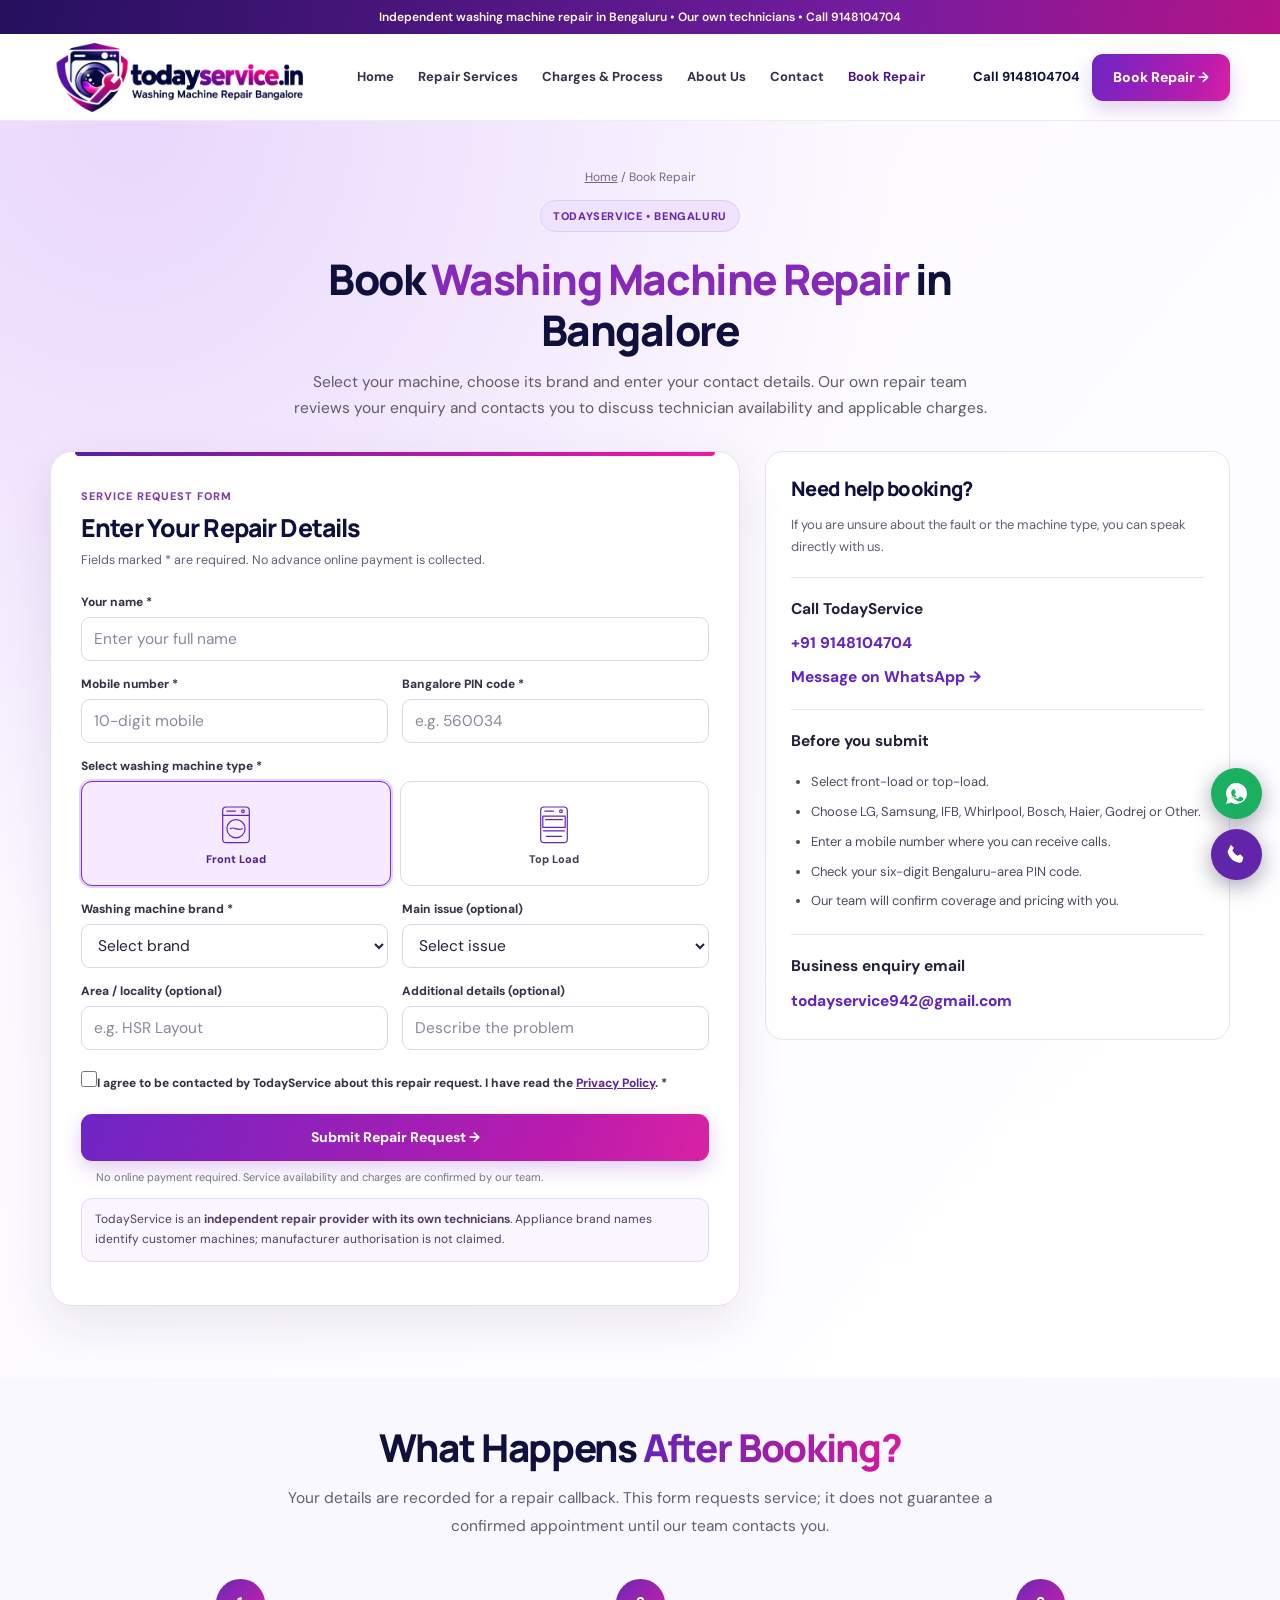
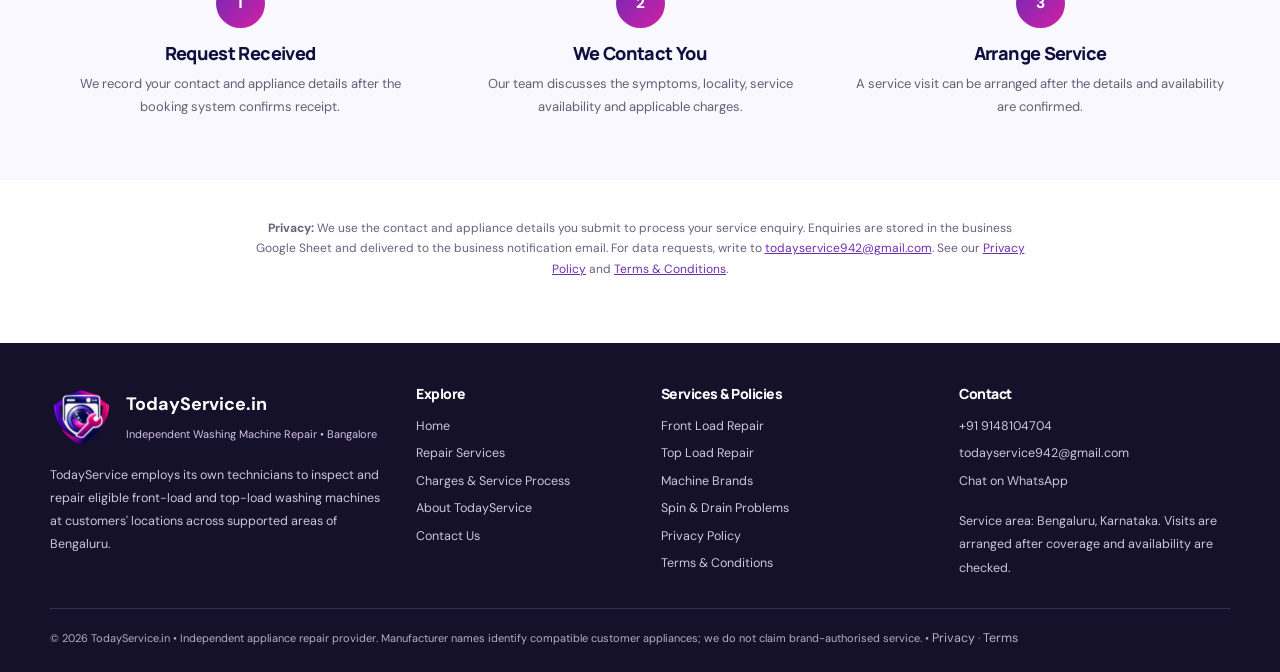
==== commit aae91d9b: "new wab" ====
--- a/booking.html
+++ b/booking.html
@@ -1,4 +1,12 @@
-<!doctype html><html lang="en-IN"><head><meta charset="UTF-8"><meta name="viewport" content="width=device-width,initial-scale=1"><title>Book Washing Machine Repair in Bangalore | TodayService.in</title><meta name="description" content="Book front-load and top-load washing machine repair in Bangalore with TodayService.in. Fill the booking form, choose your machine type and brand, and get a quick callback from our repair team."><meta name="keywords" content="book washing machine repair Bangalore, front load repair Bangalore, top load repair Bangalore, washing machine booking form, TodayService.in Bangalore"><meta name="robots" content="index,follow,max-image-preview:large"><link rel="canonical" href="https://todayservice.in/booking.html"><meta name="theme-color" content="#5320a1"><meta property="og:type" content="website"><meta property="og:locale" content="en_IN"><meta property="og:site_name" content="todayservice.in"><meta property="og:title" content="Book Washing Machine Repair in Bangalore | TodayService.in"><meta property="og:description" content="Book front-load and top-load washing machine repair in Bangalore with TodayService.in. Choose your machine type, brand and PIN code, then submit your request for a quick callback."><meta property="og:url" content="https://todayservice.in/booking.html"><meta property="og:image" content="https://todayservice.in/assets/todayservice-logo.webp"><meta name="twitter:card" content="summary_large_image"><link rel="icon" type="image/png" href="assets/favicon.png"><link rel="apple-touch-icon" href="assets/apple-touch-icon.png"><link rel="preconnect" href="https://fonts.googleapis.com"><link rel="preconnect" href="https://fonts.gstatic.com" crossorigin><link rel="preload" as="image" href="assets/todayservice-logo.webp"><script type="application/ld+json">{"@context":"https://schema.org","@graph":[{"@context":"https://schema.org","@type":"HomeAndConstructionBusiness","@id":"https://todayservice.in/#business","name":"TodayService","url":"https://todayservice.in/","image":"https://todayservice.in/assets/todayservice-icon.webp","logo":"https://todayservice.in/assets/todayservice-icon.webp","telephone":"+91 9148104704","email":"todayservice942@gmail.com","areaServed":{"@type":"City","name":"Bengaluru"},"serviceType":"Washing machine repair enquiry and service assistance"},{"@context":"https://schema.org","@type":"WebPage","name":"Book Washing Machine Repair in Bangalore","url":"https://todayservice.in/booking.html","isPartOf":{"@type":"WebSite","name":"TodayService","url":"https://todayservice.in/"},"about":{"@id":"https://todayservice.in/#business"}}]}</script><style>@import url('https://fonts.googleapis.com/css2?family=DM+Sans:wght@400;500;600;700;800&family=Manrope:wght@400;500;600;700;800&display=swap');
+<!doctype html><html lang="en-IN"><head> <!-- Google tag (gtag.js) -->
+<script async src="https://www.googletagmanager.com/gtag/js?id=AW-18528199586"></script>
+<script>
+  window.dataLayer = window.dataLayer || [];
+  function gtag(){dataLayer.push(arguments);}
+  gtag('js', new Date());
+
+  gtag('config', 'AW-18528199586');
+</script> <meta charset="UTF-8"><meta name="viewport" content="width=device-width,initial-scale=1"><title>Book Washing Machine Repair in Bangalore | TodayService.in</title><meta name="description" content="Book front-load and top-load washing machine repair in Bangalore with TodayService.in. Fill the booking form, choose your machine type and brand, and get a quick callback from our repair team."><meta name="keywords" content="book washing machine repair Bangalore, front load repair Bangalore, top load repair Bangalore, washing machine booking form, TodayService.in Bangalore"><meta name="robots" content="index,follow,max-image-preview:large"><link rel="canonical" href="https://todayservice.in/booking.html"><meta name="theme-color" content="#5320a1"><meta property="og:type" content="website"><meta property="og:locale" content="en_IN"><meta property="og:site_name" content="todayservice.in"><meta property="og:title" content="Book Washing Machine Repair in Bangalore | TodayService.in"><meta property="og:description" content="Book front-load and top-load washing machine repair in Bangalore with TodayService.in. Choose your machine type, brand and PIN code, then submit your request for a quick callback."><meta property="og:url" content="https://todayservice.in/booking.html"><meta property="og:image" content="https://todayservice.in/assets/todayservice-logo.webp"><meta name="twitter:card" content="summary_large_image"><link rel="icon" type="image/png" href="assets/favicon.png"><link rel="apple-touch-icon" href="assets/apple-touch-icon.png"><link rel="preconnect" href="https://fonts.googleapis.com"><link rel="preconnect" href="https://fonts.gstatic.com" crossorigin><link rel="preload" as="image" href="assets/todayservice-logo.webp"><script type="application/ld+json">{"@context":"https://schema.org","@graph":[{"@context":"https://schema.org","@type":"HomeAndConstructionBusiness","@id":"https://todayservice.in/#business","name":"TodayService","url":"https://todayservice.in/","image":"https://todayservice.in/assets/todayservice-icon.webp","logo":"https://todayservice.in/assets/todayservice-icon.webp","telephone":"+91 9148104704","email":"todayservice942@gmail.com","areaServed":{"@type":"City","name":"Bengaluru"},"serviceType":"Independent front-load and top-load washing machine repair by TodayService technicians"},{"@context":"https://schema.org","@type":"WebPage","name":"Book Washing Machine Repair in Bangalore","url":"https://todayservice.in/booking.html","isPartOf":{"@type":"WebSite","name":"TodayService","url":"https://todayservice.in/"},"about":{"@id":"https://todayservice.in/#business"}}]}</script><style>@import url('https://fonts.googleapis.com/css2?family=DM+Sans:wght@400;500;600;700;800&family=Manrope:wght@400;500;600;700;800&display=swap');
 :root{--navy:#10103e;--ink:#20213a;--purple:#6425bf;--plum:#4b168b;--magenta:#d9139a;--soft:#faf7ff;--soft2:#f3eafe;--line:#e8e2f2;--muted:#5e6076;--shadow:0 18px 50px rgba(33,15,78,.09);--radius:18px;--max:1180px}
 *{box-sizing:border-box}html{scroll-behavior:smooth;scroll-padding-top:90px}body{margin:0;color:var(--ink);background:#fff;font:400 15.5px/1.7 'DM Sans',Arial,sans-serif}h1,h2,h3,h4,p{margin:0}h1,h2,h3,h4{font-family:'Manrope','DM Sans',sans-serif;line-height:1.2;letter-spacing:-.035em;color:var(--navy)}h1{font-size:clamp(2.2rem,4.15vw,3.7rem);font-weight:800}h2{font-size:clamp(1.85rem,3vw,2.55rem);font-weight:800}h3{font-size:1.13rem;font-weight:800}p{max-width:68ch}a{text-decoration:none;color:inherit}button,input,textarea,select{font:inherit}button{cursor:pointer}a:focus-visible,button:focus-visible,input:focus-visible,textarea:focus-visible,select:focus-visible{outline:3px solid #e36bd2;outline-offset:3px}img,svg{max-width:100%}.container{width:min(var(--max),calc(100% - 40px));margin-inline:auto}.skip{position:absolute;top:-100px;left:8px;padding:10px;background:#fff;z-index:999}.skip:focus{top:8px}.topstrip{font-size:12px;text-align:center;padding:7px 14px;background:linear-gradient(100deg,#24105d,#741c9f 68%,#b41487);color:#fff;font-weight:600}.site-header{background:#fff;position:sticky;top:0;z-index:90;border-bottom:1px solid rgba(104,49,165,.1)}.header{display:flex;align-items:center;justify-content:space-between;gap:22px;min-height:81px}.logo{display:flex;align-items:center;flex-shrink:0}.logo img{width:258px;height:auto;display:block}.nav{display:flex;align-items:center;gap:24px}.nav a{font-weight:700;font-size:13px;color:#35304e}.nav a:hover,.nav a[aria-current=page]{color:var(--plum)}.header-right{display:flex;gap:12px;align-items:center}.smallcall{white-space:nowrap;font-size:13px;font-weight:800;color:var(--navy)}.btn{appearance:none;border:0;display:inline-flex;align-items:center;justify-content:center;gap:9px;border-radius:11px;padding:13px 21px;line-height:1.3;font-weight:800;font-size:14px;white-space:normal;transition:transform .2s,box-shadow .2s,background .2s;text-align:center;min-height:47px}.btn:hover{transform:translateY(-1px)}.btn-primary{background:linear-gradient(110deg,#6e25c5,#b91bad 75%,#d922a4);color:#fff;box-shadow:0 8px 20px rgba(119,35,193,.22)}.btn-primary:hover{box-shadow:0 12px 25px rgba(119,35,193,.32)}.btn-outline{color:var(--plum);border:1.5px solid #b395da;background:#fff}.btn-white{color:var(--plum);background:white}.btn-dark{background:#21104b;color:#fff}.mobile-menu-btn{display:none;background:none;border:1px solid var(--line);border-radius:10px;width:44px;height:42px;color:var(--navy)}
 .hero{background:radial-gradient(ellipse at 80% 11%,#edd9fc 0%,transparent 35%),linear-gradient(135deg,#fcfaff 0%,#f5ecff 57%,#fff 100%);padding:74px 0 75px;overflow:hidden}.hero-grid{display:grid;grid-template-columns:minmax(0,1fr) minmax(375px,460px);gap:65px;align-items:center}.eyebrow{display:inline-flex;align-items:center;gap:7px;color:#6925ae;background:#f0e3ff;border:1px solid #e1cdf7;padding:6px 12px;border-radius:99px;font-size:11px;font-weight:800;letter-spacing:.055em;text-transform:uppercase;margin-bottom:22px}.hero h1 span,.section-head h2 span{background:linear-gradient(100deg,#6323b8,#d41b9f);-webkit-background-clip:text;background-clip:text;color:transparent}.hero-desc{font-size:16px;color:#4b4d61;margin-top:21px;line-height:1.85}.hero-actions{display:flex;flex-wrap:wrap;gap:10px;margin-top:26px}.hero-features{margin-top:32px;display:flex;gap:17px 24px;flex-wrap:wrap}.hero-features span{display:flex;gap:7px;align-items:center;font-size:12px;font-weight:800;color:#4f4960}.mini-check{background:#e9d8ff;color:#6124ad;display:grid;place-items:center;width:19px;height:19px;border-radius:50%;font-size:12px}.hero-intro-pic{margin-top:30px;display:flex;align-items:center;gap:13px;padding:16px;border-radius:15px;border:1px solid #e7daf6;background:#ffffffac;max-width:470px}.hero-intro-pic img{width:68px;height:68px;object-fit:contain}.hero-intro-pic strong{display:block;font-size:14px;color:var(--navy)}.hero-intro-pic small{font-size:12px;color:var(--muted);display:block;line-height:1.5;margin-top:3px}
@@ -10,8 +18,8 @@
 @media(max-width:600px){body{font-size:14.5px;padding-bottom:58px}.container{width:calc(100% - 32px)}.topstrip{font-size:10px;line-height:1.4}.header{min-height:65px}.logo img{width:168px}.hero{padding:37px 0 49px}.hero h1{font-size:2.25rem}.hero-desc{font-size:14px;margin-top:15px}.hero-actions .btn{flex:1}.eyebrow{font-size:10px;margin-bottom:16px}.hero-features{margin-top:21px;gap:10px}.hero-features span{font-size:11px}.form-card{border-radius:16px;padding:21px 16px}.form-card h2{font-size:1.43rem}.form-grid{gap:11px}.form-card .form-subtitle{margin-bottom:16px}.field input,.field select{font-size:14px}.machine-option label{min-height:92px;font-size:10px;padding:7px 2px}.machine-option label svg{width:34px;height:39px}.section{padding:55px 0}.section-head{margin-bottom:23px}.grid3,.issue-list,.steps{grid-template-columns:1fr}.grid3{gap:11px}.card{padding:20px}.issue-list{gap:8px}.steps{gap:14px}.step{padding:9px}.locations span{font-size:11px}.cta-band{padding:27px 21px;display:block}.cta-buttons{margin-top:18px}.footer-grid{grid-template-columns:1fr;gap:22px}.footer-grid p{margin-top:7px}.float-links{bottom:73px;right:12px}.float-links a{width:43px;height:43px}.float-links svg{width:21px;height:21px}.mobile-cta{position:fixed;bottom:0;left:0;right:0;z-index:75;display:grid;grid-template-columns:1fr 1.2fr;gap:7px;padding:8px 12px calc(8px + env(safe-area-inset-bottom));background:white;border-top:1px solid #e6daef}.mobile-cta .btn{min-height:43px;padding:8px 11px;font-size:12px}.booking-hero{padding:26px 0 52px}.booking-heading{text-align:left;margin-bottom:22px}.booking-heading h1{font-size:2rem}.booking-heading p{font-size:13px}.booking-layout .form-card{padding:21px 15px}}
 @media(max-width:355px){.logo img{width:145px}.hero h1{font-size:1.95rem}.machine-option label{font-size:9px}}
 @media(prefers-reduced-motion:reduce){html{scroll-behavior:auto}*,*::before,*::after{animation-duration:.01ms!important;transition-duration:.01ms!important}}
-.thankyou-modal{position:fixed;inset:0;background:rgba(15,12,39,.58);display:grid;place-items:center;padding:18px;z-index:500;opacity:0;pointer-events:none;transition:opacity .2s ease}.thankyou-modal.show{opacity:1;pointer-events:auto}.thankyou-modal__box{position:relative;width:min(100%,560px);background:#fff;border:1px solid #eadcf8;border-radius:24px;padding:32px 24px 26px;box-shadow:0 28px 60px rgba(23,12,58,.24);text-align:center}.thankyou-badge{display:inline-flex;align-items:center;justify-content:center;padding:7px 13px;border-radius:999px;background:#f3e8ff;color:#7622c2;font-size:12px;font-weight:800;letter-spacing:.05em;text-transform:uppercase;margin-bottom:14px}.thankyou-modal__box h2{font-size:clamp(1.7rem,3.2vw,2.35rem);margin-bottom:11px}.thankyou-modal__box p{margin:0 auto 15px;color:#4b4d61;line-height:1.75;max-width:35ch}.thankyou-ref{display:inline-block;background:#fff6fe;border:1px solid #f0d4ea;color:#6d208e;border-radius:12px;padding:10px 14px;font-size:13px;font-weight:700;margin-bottom:16px}.thankyou-actions{display:flex;flex-wrap:wrap;justify-content:center;gap:10px;margin-bottom:12px}.thankyou-close{position:absolute;top:10px;right:10px;width:38px;height:38px;border:0;border-radius:50%;background:#f4ecff;color:#5a189b;font-size:22px;line-height:1;font-weight:700}.modal-open{overflow:hidden}@media (max-width:900px){.hero-machine-showcase{max-width:none}.hero-machine-visual{min-height:145px}}@media (max-width:640px){.hero-machine-showcase,.machine-options{grid-template-columns:1fr}.thankyou-modal__box{padding:30px 18px 22px}.thankyou-actions .btn,.thankyou-ok{width:100%}}</style></head><body><a class="skip" href="#main">Skip to content</a><div class="topstrip">Washing machine repair enquiries across Bengaluru • Call: 9148104704</div>
-<header class="site-header"><div class="container header"><a href="index.html" class="logo" aria-label="TodayService homepage"><img src="assets/todayservice-logo.webp" alt="todayservice.in – Washing Machine Repair Bangalore" width="1250" height="417"></a><nav class="nav" id="site-nav" aria-label="Main navigation"><a href="index.html" >Home</a><a href="index.html#services">Services</a><a href="index.html#problems">Common Issues</a><a href="index.html#faq">FAQs</a><a href="booking.html" aria-current="page">Booking</a></nav><div class="header-right"><a class="smallcall" href="tel:+919148104704">Call 9148104704</a><a class="btn btn-primary" href="booking.html">Book Now →</a><button class="mobile-menu-btn" aria-label="Open navigation" aria-controls="site-nav" aria-expanded="false" type="button"><svg viewBox="0 0 24 24" width="25" height="25" fill="none" stroke="currentColor" stroke-width="2"><path d="M3 6h18M3 12h18M3 18h18"/></svg></button></div></div></header><main id="main"><section class="booking-hero"><div class="container"><div class="booking-heading"><div class="breadcrumbs"><a href="index.html">Home</a> / Book Repair</div><span class="eyebrow">TodayService • Bengaluru</span><h1>Book <span style="color:#8628ba">Washing Machine Repair</span> in Bangalore</h1><p>Select your machine, choose its brand and enter your contact details. We will receive your enquiry and contact you to discuss technician availability and applicable charges.</p></div><div class="booking-layout"><div class="form-card"><span class="label-top">Service request form</span><h2>Enter Your Repair Details</h2><p class="form-subtitle">Fields marked * are required. No advance online payment is collected.</p><form class="booking-form" data-source="Booking Page" autocomplete="on">
+.thankyou-modal{position:fixed;inset:0;background:rgba(15,12,39,.58);display:grid;place-items:center;padding:18px;z-index:500;opacity:0;pointer-events:none;transition:opacity .2s ease}.thankyou-modal.show{opacity:1;pointer-events:auto}.thankyou-modal__box{position:relative;width:min(100%,560px);background:#fff;border:1px solid #eadcf8;border-radius:24px;padding:32px 24px 26px;box-shadow:0 28px 60px rgba(23,12,58,.24);text-align:center}.thankyou-badge{display:inline-flex;align-items:center;justify-content:center;padding:7px 13px;border-radius:999px;background:#f3e8ff;color:#7622c2;font-size:12px;font-weight:800;letter-spacing:.05em;text-transform:uppercase;margin-bottom:14px}.thankyou-modal__box h2{font-size:clamp(1.7rem,3.2vw,2.35rem);margin-bottom:11px}.thankyou-modal__box p{margin:0 auto 15px;color:#4b4d61;line-height:1.75;max-width:35ch}.thankyou-ref{display:inline-block;background:#fff6fe;border:1px solid #f0d4ea;color:#6d208e;border-radius:12px;padding:10px 14px;font-size:13px;font-weight:700;margin-bottom:16px}.thankyou-actions{display:flex;flex-wrap:wrap;justify-content:center;gap:10px;margin-bottom:12px}.thankyou-close{position:absolute;top:10px;right:10px;width:38px;height:38px;border:0;border-radius:50%;background:#f4ecff;color:#5a189b;font-size:22px;line-height:1;font-weight:700}.modal-open{overflow:hidden}@media (max-width:900px){.hero-machine-showcase{max-width:none}.hero-machine-visual{min-height:145px}}@media (max-width:640px){.hero-machine-showcase,.machine-options{grid-template-columns:1fr}.thankyou-modal__box{padding:30px 18px 22px}.thankyou-actions .btn,.thankyou-ok{width:100%}}</style><link rel="stylesheet" href="assets/site-extra.css"></head><body><a class="skip" href="#main">Skip to content</a><div class="topstrip">Independent washing machine repair in Bengaluru • Our own technicians • Call 9148104704</div>
+<header class="site-header"><div class="container header"><a href="index.html" class="logo" aria-label="TodayService homepage"><img src="assets/todayservice-logo.webp" alt="TodayService.in — Washing Machine Repair in Bangalore" width="1250" height="417"></a><nav class="nav" id="site-nav" aria-label="Main navigation"><a href="index.html">Home</a><a href="services.html">Repair Services</a><a href="pricing.html">Charges & Process</a><a href="about.html">About Us</a><a href="contact.html">Contact</a><a href="booking.html" aria-current="page">Book Repair</a></nav><div class="header-right"><a class="smallcall" href="tel:+919148104704">Call 9148104704</a><a class="btn btn-primary" href="booking.html">Book Repair →</a><button class="mobile-menu-btn" aria-label="Open navigation" aria-controls="site-nav" aria-expanded="false" type="button"><svg viewBox="0 0 24 24" width="25" height="25" fill="none" stroke="currentColor" stroke-width="2"><path d="M3 6h18M3 12h18M3 18h18"/></svg></button></div></div></header><main id="main"><section class="booking-hero"><div class="container"><div class="booking-heading"><div class="breadcrumbs"><a href="index.html">Home</a> / Book Repair</div><span class="eyebrow">TodayService • Bengaluru</span><h1>Book <span style="color:#8628ba">Washing Machine Repair</span> in Bangalore</h1><p>Select your machine, choose its brand and enter your contact details. Our own repair team reviews your enquiry and contacts you to discuss technician availability and applicable charges.</p></div><div class="booking-layout"><div class="form-card"><span class="label-top">Service request form</span><h2>Enter Your Repair Details</h2><p class="form-subtitle">Fields marked * are required. No advance online payment is collected.</p><form class="booking-form" data-source="Booking Page" autocomplete="on">
 <div class="form-grid">
 <div class="field span2"><label for="name-booking">Your name <span aria-hidden="true">*</span></label><input id="name-booking" name="name" type="text" autocomplete="name" placeholder="Enter your full name" minlength="2" maxlength="85" required></div>
 <div class="field"><label for="phone-booking">Mobile number *</label><input id="phone-booking" name="phone" inputmode="numeric" autocomplete="tel-national" type="tel" maxlength="14" placeholder="10-digit mobile" required></div>
@@ -27,178 +35,171 @@
 <div class="field span2" data-other-brand hidden><label for="otherbrand-booking">Enter your washing machine brand *</label><input id="otherbrand-booking" name="otherBrand" type="text" maxlength="70" placeholder="Your machine's brand"></div>
 <div class="field"><label for="area-booking">Area / locality (optional)</label><input id="area-booking" name="area" type="text" maxlength="100" placeholder="e.g. HSR Layout"></div>
 <div class="field"><label for="notes-booking">Additional details (optional)</label><input id="notes-booking" name="notes" type="text" maxlength="800" placeholder="Describe the problem"></div>
-<div class="field span2"><label class="checkbox-line"><input name="consent" type="checkbox" required><span>I agree to be contacted by TodayService regarding my repair request. My details will be used to process this enquiry. *</span></label></div>
+<div class="field span2"><label class="checkbox-line"><input name="consent" type="checkbox" required><span>I agree to be contacted by TodayService about this repair request. I have read the <a href="privacy-policy.html" target="_blank" rel="noopener noreferrer" style="color:#60249d;text-decoration:underline">Privacy Policy</a>. *</span></label></div>
 <div class="honeypot" aria-hidden="true"><label>Website <input type="text" name="website" tabindex="-1" autocomplete="off"></label></div>
-<div class="field span2"><button class="btn btn-primary submit-btn" type="submit">Submit Repair Request →</button><p class="form-disclaimer">No online payment required. Service availability and charges are confirmed by our team.</p><div class="form-message" aria-live="polite"></div></div>
-</div></form></div><aside class="booking-side"><h2>Need help booking?</h2><p>If you are unsure about the fault or the machine type, you can speak directly with us.</p><div class="booking-contact"><strong>Call TodayService</strong><a href="tel:+919148104704">+91 9148104704</a><a href="https://wa.me/919148104704?text=Hello%20TodayService%2C%20I%20want%20to%20book%20washing%20machine%20repair%20in%20Bangalore." target="_blank" rel="noopener noreferrer">Message on WhatsApp →</a></div><div class="booking-contact"><strong>Before you submit</strong><ul><li>Select front-load or top-load.</li><li>Choose LG, Samsung, IFB, Whirlpool, Bosch, Haier, Godrej or Other.</li><li>Enter a mobile number where you can receive calls.</li><li>Check your six-digit Bengaluru-area PIN code.</li><li>Our team will confirm coverage and pricing with you.</li></ul></div><div class="booking-contact"><strong>Business enquiry email</strong><a style="overflow-wrap:anywhere" href="mailto:todayservice942@gmail.com">todayservice942@gmail.com</a></div></aside></div></div></section><section class="section soft" style="padding:47px 0"><div class="container"><div class="section-head" style="margin-bottom:24px"><h2>What Happens <span>After Booking?</span></h2><p>Your details are recorded for a repair callback. This form requests service; it does not guarantee a confirmed appointment until our team contacts you.</p></div><div class="steps"><div class="step"><span class="step-number">1</span><h3>Request Received</h3><p>We register your contact and washing machine information once the submission is confirmed.</p></div><div class="step"><span class="step-number">2</span><h3>We Contact You</h3><p>Our team discusses the symptoms, locality, service availability and applicable charges.</p></div><div class="step"><span class="step-number">3</span><h3>Arrange Service</h3><p>A service visit can be arranged after the details and availability are confirmed.</p></div></div></div></section><section class="section" style="padding:38px 0 64px"><div class="container"><p style="font-size:12px;color:#6b607a;text-align:center;max-width:780px;margin:auto"><strong>Privacy:</strong> We use the contact and appliance details you submit to process your service enquiry. Enquiries are stored in the business Google Sheet and delivered to the business notification email. For data requests, write to <a style="text-decoration:underline;color:#6e2eb0" href="mailto:todayservice942@gmail.com">todayservice942@gmail.com</a>. See the <a href="index.html#privacy" style="text-decoration:underline;color:#6e2eb0">enquiry privacy information</a>.</p></div></section></main><footer class="site-footer"><div class="container"><div class="footer-grid"><div><div class="footer-brand"><img src="assets/todayservice-icon.webp" alt="TodayService icon" width="63" height="63"><div><strong>todayservice.in</strong><br><span>Washing Machine Repair Bangalore</span></div></div><p>Book washing machine repair assistance in Bengaluru. Share your appliance details and our team will contact you to discuss your service request.</p></div><div><h3>Explore</h3><a href="index.html">Home</a><a href="booking.html">Book a Repair</a><a href="index.html#services">Repair Services</a><a href="index.html#faq">FAQs</a><a href="index.html#privacy">Privacy and Enquiries</a></div><div><h3>Contact</h3><a href="tel:+919148104704">+91 9148104704</a><a href="mailto:todayservice942@gmail.com">todayservice942@gmail.com</a><a href="https://wa.me/919148104704?text=Hello%20TodayService%2C%20I%20need%20washing%20machine%20repair%20in%20Bangalore." target="_blank" rel="noopener noreferrer">Chat on WhatsApp</a><p>Service enquiries: Bengaluru, Karnataka</p></div></div><div class="footer-bottom">© <span id="copyright-year">2026</span> TodayService.in • Independent washing machine repair enquiry service. Brand names are used for identifying customer appliances; no manufacturer affiliation is implied.</div></div></footer><div class="float-links" aria-label="Quick contact"><a class="wa-float" href="https://wa.me/919148104704?text=Hello%20TodayService%2C%20I%20need%20washing%20machine%20repair%20in%20Bangalore." target="_blank" rel="noopener noreferrer" aria-label="WhatsApp TodayService" title="WhatsApp TodayService"><svg viewBox="0 0 24 24" aria-hidden="true"><path d="M12 2a10 10 0 0 0-8.6 15.1L2 22l5.1-1.3A10 10 0 1 0 12 2Zm-5 14c.3-1 1-1.2 1.3-1.3s.7.1 1 .4c1.2 1.2 2.4 1.7 3.2 1.9.8.2 1.2-.1 1.6-.6l.9-1.1c.3-.3.6-.2 1-.1l2.2 1c.4.2.6.5.5.9-.2 1.3-1.7 2.5-3.2 2.5-4 0-8.6-4.6-8.6-8.6 0-1.5 1.1-3 2.4-3.2.4-.1.7.1.9.5l1 2.1c.1.3.2.7-.1 1l-1 1c.7 1.5 2.1 2.8 3.7 3.5l1-.9c.3-.3.6-.3 1-.2"/></svg></a><a class="call-float" href="tel:+919148104704" aria-label="Call TodayService" title="Call TodayService"><svg viewBox="0 0 24 24" aria-hidden="true"><path d="M6.6 2.6l3 3.1-1.6 2.1c1 2.1 3.1 4.2 5.3 5.4l2.2-1.5 3.1 3.1-.8 3.2c-.4 1.2-1.6 1.9-2.9 1.8C8.9 19.3 4.7 15 3.4 9.2 3 7.4 3.6 5.7l3-3.1z"/></svg></a></div><div class="mobile-cta"><a class="btn btn-outline" href="tel:+919148104704">Call Now</a><a class="btn btn-primary" href="booking.html">Book Repair →</a></div><div class="thankyou-modal" id="thankyou-modal" hidden><div class="thankyou-modal__box" role="dialog" aria-modal="true" aria-labelledby="thankyou-title"><button type="button" class="thankyou-close" aria-label="Close confirmation window">×</button><div class="thankyou-badge">Booking Confirmed</div><h2 id="thankyou-title">Thank you! Your repair request has been received.</h2><p>Our technician team will call you within <strong>5 to 10 minutes</strong> on the mobile number you entered.</p><div class="thankyou-ref">Reference ID: <strong data-ref>TS-BOOKING</strong></div><div class="thankyou-actions"><a class="btn btn-primary" href="tel:+919148104704">Call 9148104704</a><a class="btn btn-outline" href="https://wa.me/919148104704?text=Hello%20TodayService%2C%20I%20have%20submitted%20a%20repair%20request%20for%20my%20washing%20machine." target="_blank" rel="noopener noreferrer">WhatsApp Us</a></div><button type="button" class="btn btn-dark thankyou-ok">Okay</button></div></div><script>document.getElementById('copyright-year').textContent=new Date().getFullYear();
+<div class="field span2"><button class="btn btn-primary submit-btn" type="submit">Submit Repair Request →</button><p class="form-disclaimer">No online payment required. Service availability and charges are confirmed by our team.</p><div class="inline-disclosure">TodayService is an <strong>independent repair provider with its own technicians</strong>. Appliance brand names identify customer machines; manufacturer authorisation is not claimed.</div><div class="form-message" aria-live="polite"></div></div>
+</div></form></div><aside class="booking-side"><h2>Need help booking?</h2><p>If you are unsure about the fault or the machine type, you can speak directly with us.</p><div class="booking-contact"><strong>Call TodayService</strong><a href="tel:+919148104704">+91 9148104704</a><a href="https://wa.me/919148104704?text=Hello%20TodayService%2C%20I%20want%20to%20book%20washing%20machine%20repair%20in%20Bangalore." target="_blank" rel="noopener noreferrer">Message on WhatsApp →</a></div><div class="booking-contact"><strong>Before you submit</strong><ul><li>Select front-load or top-load.</li><li>Choose LG, Samsung, IFB, Whirlpool, Bosch, Haier, Godrej or Other.</li><li>Enter a mobile number where you can receive calls.</li><li>Check your six-digit Bengaluru-area PIN code.</li><li>Our team will confirm coverage and pricing with you.</li></ul></div><div class="booking-contact"><strong>Business enquiry email</strong><a style="overflow-wrap:anywhere" href="mailto:todayservice942@gmail.com">todayservice942@gmail.com</a></div></aside></div></div></section><section class="section soft" style="padding:47px 0"><div class="container"><div class="section-head" style="margin-bottom:24px"><h2>What Happens <span>After Booking?</span></h2><p>Your details are recorded for a repair callback. This form requests service; it does not guarantee a confirmed appointment until our team contacts you.</p></div><div class="steps"><div class="step"><span class="step-number">1</span><h3>Request Received</h3><p>We record your contact and appliance details after the booking system confirms receipt.</p></div><div class="step"><span class="step-number">2</span><h3>We Contact You</h3><p>Our team discusses the symptoms, locality, service availability and applicable charges.</p></div><div class="step"><span class="step-number">3</span><h3>Arrange Service</h3><p>A service visit can be arranged after the details and availability are confirmed.</p></div></div></div></section><section class="section" style="padding:38px 0 64px"><div class="container"><p style="font-size:12px;color:#6b607a;text-align:center;max-width:780px;margin:auto"><strong>Privacy:</strong> We use the contact and appliance details you submit to process your service enquiry. Enquiries are stored in the business Google Sheet and delivered to the business notification email. For data requests, write to <a style="text-decoration:underline;color:#6e2eb0" href="mailto:todayservice942@gmail.com">todayservice942@gmail.com</a>. See our <a href="privacy-policy.html" style="text-decoration:underline;color:#6e2eb0">Privacy Policy</a> and <a href="terms.html" style="text-decoration:underline;color:#6e2eb0">Terms &amp; Conditions</a>.</p></div></section></main><footer class="site-footer"><div class="container"><div class="footer-grid four-cols"><div><div class="footer-brand"><img src="assets/todayservice-icon.webp" alt="TodayService icon" width="63" height="63"><div><strong>TodayService.in</strong><br><span>Independent Washing Machine Repair • Bangalore</span></div></div><p>TodayService employs its own technicians to inspect and repair eligible front-load and top-load washing machines at customers' locations across supported areas of Bengaluru.</p></div><div><h3>Explore</h3><a href="index.html">Home</a><a href="services.html">Repair Services</a><a href="pricing.html">Charges &amp; Service Process</a><a href="about.html">About TodayService</a><a href="contact.html">Contact Us</a></div><div><h3>Services &amp; Policies</h3><a href="front-load-repair.html">Front Load Repair</a><a href="top-load-repair.html">Top Load Repair</a><a href="brand-repair.html">Machine Brands</a><a href="spin-drain-repair.html">Spin &amp; Drain Problems</a><a href="privacy-policy.html">Privacy Policy</a><a href="terms.html">Terms &amp; Conditions</a></div><div><h3>Contact</h3><a href="tel:+919148104704">+91 9148104704</a><a href="mailto:todayservice942@gmail.com">todayservice942@gmail.com</a><a href="https://wa.me/919148104704?text=Hello%20TodayService%2C%20I%20need%20washing%20machine%20repair%20in%20Bangalore." target="_blank" rel="noopener noreferrer">Chat on WhatsApp</a><p>Service area: Bengaluru, Karnataka. Visits are arranged after coverage and availability are checked.</p></div></div><div class="footer-bottom">© <span id="copyright-year">2026</span> TodayService.in • Independent appliance repair provider. Manufacturer names identify compatible customer appliances; we do not claim brand-authorised service. • <a href="privacy-policy.html" style="display:inline">Privacy</a> · <a href="terms.html" style="display:inline">Terms</a></div></div></footer>
+<div class="float-links" aria-label="Quick contact"><a class="wa-float" href="https://wa.me/919148104704?text=Hello%20TodayService%2C%20I%20need%20washing%20machine%20repair%20in%20Bangalore." target="_blank" rel="noopener noreferrer" aria-label="WhatsApp TodayService" title="WhatsApp TodayService"><svg viewBox="0 0 24 24" aria-hidden="true"><path d="M12 2a10 10 0 0 0-8.6 15.1L2 22l5.1-1.3A10 10 0 1 0 12 2Zm-5 14c.3-1 1-1.2 1.3-1.3s.7.1 1 .4c1.2 1.2 2.4 1.7 3.2 1.9.8.2 1.2-.1 1.6-.6l.9-1.1c.3-.3.6-.2 1-.1l2.2 1c.4.2.6.5.5.9-.2 1.3-1.7 2.5-3.2 2.5-4 0-8.6-4.6-8.6-8.6 0-1.5 1.1-3 2.4-3.2.4-.1.7.1.9.5l1 2.1c.1.3.2.7-.1 1l-1 1c.7 1.5 2.1 2.8 3.7 3.5l1-.9c.3-.3.6-.3 1-.2"/></svg></a><a class="call-float" href="tel:+919148104704" aria-label="Call TodayService" title="Call TodayService"><svg viewBox="0 0 24 24" aria-hidden="true"><path d="M6.6 2.6l3 3.1-1.6 2.1c1 2.1 3.1 4.2 5.3 5.4l2.2-1.5 3.1 3.1-.8 3.2c-.4 1.2-1.6 1.9-2.9 1.8C8.9 19.3 4.7 15 3.4 9.2 3 7.4 3.6 5.7l3-3.1z"/></svg></a></div><div class="mobile-cta"><a class="btn btn-outline" href="tel:+919148104704">Call Now</a><a class="btn btn-primary" href="booking.html">Book Repair →</a></div><div class="thankyou-modal" id="thankyou-modal" hidden><div class="thankyou-modal__box" role="dialog" aria-modal="true" aria-labelledby="thankyou-title"><button type="button" class="thankyou-close" aria-label="Close status window">×</button><div class="thankyou-badge" data-status-badge>Submitting request</div><h2 id="thankyou-title">Thanks! Your request is being submitted.</h2><p data-confirmation-body>We are sending your details. Our team will contact you to confirm a technician visit when your request is received.</p><div class="thankyou-ref" hidden>Reference ID: <strong data-ref></strong></div><p class="thankyou-sub">This is a service request, not an automatically confirmed appointment time.</p><div class="thankyou-actions"><a class="btn btn-primary" href="tel:+919148104704">Call 9148104704</a><a class="btn btn-outline" href="https://wa.me/919148104704?text=Hello%20TodayService%2C%20I%20need%20washing%20machine%20repair%20in%20Bangalore." target="_blank" rel="noopener noreferrer">WhatsApp Us</a></div><button type="button" class="btn btn-dark thankyou-ok">Okay</button></div></div><script>
 'use strict';
 const APPS_SCRIPT_URL = 'https://script.google.com/macros/s/AKfycbx2HgWQYGbg1_T-pxyrW8tki9HWJ1IlEw9OxR6zYMYF7CHSGqr6pcciucbwQ0CmZOQF/exec';
 const CONTACT_NUMBER = '919148104704';
-(function () {
-  const menu = document.querySelector('.mobile-menu-btn');
-  const nav = document.querySelector('.nav');
-  if (menu && nav) {
-    menu.addEventListener('click', function () {
-      const open = nav.classList.toggle('open');
-      menu.setAttribute('aria-expanded', String(open));
+(function(){
+  document.getElementById('copyright-year').textContent=new Date().getFullYear();
+  const menu=document.querySelector('.mobile-menu-btn');
+  const nav=document.querySelector('.nav');
+  if(menu&&nav){
+    menu.addEventListener('click',()=>{const open=nav.classList.toggle('open');menu.setAttribute('aria-expanded',String(open));});
+    nav.querySelectorAll('a').forEach(a=>a.addEventListener('click',()=>{nav.classList.remove('open');menu.setAttribute('aria-expanded','false');}));
+  }
+  const params=new URLSearchParams(location.search);
+  const trackKeys=['utm_source','utm_medium','utm_campaign','gclid','gbraid','wbraid'];
+  const track={};
+  trackKeys.forEach(k=>{
+    let value=params.get(k);
+    try{if(!value)value=sessionStorage.getItem('ts_'+k);else sessionStorage.setItem('ts_'+k,value.slice(0,200));}catch(e){}
+    track[k]=(value||'').slice(0,200);
+  });
+  // Propagate advertising attribution to booking page, without changing the destination.
+  if(location.pathname.endsWith('/')||location.pathname.endsWith('/index.html')){
+    document.querySelectorAll('a[href="booking.html"]').forEach(a=>{
+      const q=new URLSearchParams();trackKeys.forEach(k=>{if(track[k])q.set(k,track[k]);});
+      if(q.toString())a.href='booking.html?'+q.toString();
     });
-    nav.querySelectorAll('a').forEach(function (a) {
-      a.addEventListener('click', function () {
-        nav.classList.remove('open');
-        menu.setAttribute('aria-expanded', 'false');
-      });
+  }
+  const modal=document.getElementById('thankyou-modal');
+  const badge=modal&&modal.querySelector('[data-status-badge]');
+  const heading=modal&&modal.querySelector('#thankyou-title');
+  const body=modal&&modal.querySelector('[data-confirmation-body]');
+  const ref=modal&&modal.querySelector('.thankyou-ref');
+  const refValue=modal&&modal.querySelector('[data-ref]');
+  let lastFocus=null;
+  function renderModal(stage,reference){
+    if(!modal)return;
+    if(badge)badge.className='thankyou-badge'+(stage==='confirmed'?' is-confirmed':stage==='error'?' is-error':'');
+    if(stage==='confirmed'){
+      if(badge)badge.textContent='Request received';
+      if(heading)heading.textContent='Thank you! We have received your repair request.';
+      if(body)body.innerHTML='Your request has been recorded. Our team will contact you to confirm technician availability and the next steps. A specific appointment time is not booked yet.';
+      if(ref&&refValue){ref.hidden=false;refValue.textContent=reference||'';}
+    }else if(stage==='error'){
+      if(badge)badge.textContent='Please contact our team';
+      if(heading)heading.textContent='We could not send the request.';
+      if(body)body.textContent='Your request was not confirmed. Please try again or contact us by phone or WhatsApp.';
+      if(ref)ref.hidden=true;
+    }else if(stage==='sent'){
+      if(badge)badge.textContent='Request sent';
+      if(heading)heading.textContent='Thank you! We are processing your repair request.';
+      if(body)body.textContent='Your details were sent to our booking system. Our team will contact you once the request is received and technician availability is checked.';
+      if(ref)ref.hidden=true;
+    }else{
+      if(badge)badge.textContent='Submitting request';
+      if(heading)heading.textContent='Thanks! Your request is being submitted.';
+      if(body)body.textContent='Your details are being sent. Please do not submit another request while we process this one.';
+      if(ref)ref.hidden=true;
+    }
+  }
+  function openModal(stage,reference){
+    if(!modal)return;lastFocus=document.activeElement;renderModal(stage,reference);
+    modal.hidden=false;document.body.classList.add('modal-open');
+    requestAnimationFrame(()=>modal.classList.add('show'));
+    const ok=modal.querySelector('.thankyou-ok');if(ok)ok.focus();
+  }
+  function closeModal(){
+    if(!modal)return;modal.classList.remove('show');document.body.classList.remove('modal-open');
+    setTimeout(()=>{modal.hidden=true;if(lastFocus&&lastFocus.focus)lastFocus.focus();},220);
+  }
+  if(modal){
+    modal.addEventListener('click',e=>{if(e.target===modal)closeModal();});
+    modal.querySelectorAll('.thankyou-close,.thankyou-ok').forEach(el=>el.addEventListener('click',closeModal));
+    document.addEventListener('keydown',e=>{if(e.key==='Escape'&&!modal.hidden)closeModal();});
+  }
+  function receiptLookup(requestId,timeoutMs){
+    return new Promise((resolve,reject)=>{
+      const cb='__todayReceipt_'+Math.random().toString(36).slice(2,14)+'_'+Date.now().toString(36);
+      const node=document.createElement('script');let done=false;
+      let timer=setTimeout(()=>finish(new Error('Timeout')),timeoutMs);
+      function finish(error,value){if(done)return;done=true;clearTimeout(timer);node.remove();delete window[cb];error?reject(error):resolve(value);}
+      window[cb]=value=>finish(null,value);
+      node.onerror=()=>finish(new Error('Receipt lookup failed'));
+      node.src=APPS_SCRIPT_URL+'?receipt='+encodeURIComponent(requestId)+'&callback='+encodeURIComponent(cb)+'&_='+Date.now();
+      document.head.appendChild(node);
     });
   }
-  const params = new URLSearchParams(location.search);
-  const trackKeys = ['utm_source','utm_medium','utm_campaign','gclid','gbraid','wbraid'];
-  const track = {};
-  trackKeys.forEach(function (k) {
-    let value = params.get(k);
-    try {
-      if (!value) value = sessionStorage.getItem('ts_' + k);
-      else sessionStorage.setItem('ts_' + k, value.slice(0, 200));
-    } catch (e) {}
-    track[k] = (value || '').slice(0, 200);
-  });
-  if (location.pathname.toLowerCase().endsWith('/index.html') || location.pathname.endsWith('/')) {
-    document.querySelectorAll('a[href="booking.html"]').forEach(function (a) {
-      const q = new URLSearchParams();
-      trackKeys.forEach(function (k) { if (track[k]) q.set(k, track[k]); });
-      if (q.toString()) a.href = 'booking.html?' + q.toString();
-    });
-  }
-
-  const modal = document.getElementById('thankyou-modal');
-  const modalRef = modal ? modal.querySelector('[data-ref]') : null;
-  function showThankYou(referenceId) {
-    if (!modal) return;
-    if (modalRef) modalRef.textContent = referenceId;
-    modal.hidden = false;
-    document.body.classList.add('modal-open');
-    requestAnimationFrame(function () { modal.classList.add('show'); });
-  }
-  function closeThankYou() {
-    if (!modal) return;
-    modal.classList.remove('show');
-    document.body.classList.remove('modal-open');
-    setTimeout(function () { modal.hidden = true; }, 220);
-  }
-  if (modal) {
-    modal.addEventListener('click', function (e) { if (e.target === modal) closeThankYou(); });
-    modal.querySelectorAll('.thankyou-close,.thankyou-ok').forEach(function (el) {
-      el.addEventListener('click', closeThankYou);
-    });
-    document.addEventListener('keydown', function (e) {
-      if (e.key === 'Escape' && !modal.hidden) closeThankYou();
-    });
-  }
-
-  const allForms = document.querySelectorAll('.booking-form');
-  allForms.forEach(function (form) {
-    const other = form.querySelector('[data-other-brand]');
-    const brand = form.querySelector('[name="brand"]');
-    const status = form.querySelector('.form-message');
-    const submit = form.querySelector('button[type="submit"]');
-    const defaultBtnText = submit ? submit.textContent : 'Submit Repair Request →';
-    function displayStatus(message, type) {
-      if (!status) return;
-      status.className = 'form-message show ' + type;
-      status.textContent = message;
-      status.setAttribute('role', 'status');
-    }
-    function toggleOther() {
-      if (!other || !brand) return;
-      const active = brand.value === 'Other';
-      other.hidden = !active;
-      const input = other.querySelector('input');
-      if (input) {
-        input.required = active;
-        if (!active) input.value = '';
+  async function verifyInBackground(requestId,form,showStatus){
+    // Non-blocking verification: the customer sees a clear status window in ~2.6 seconds.
+    // Only the server receipt can mark the enquiry as confirmed or count an Ads lead.
+    for(let attempt=0;attempt<7;attempt++){
+      await new Promise(resolve=>setTimeout(resolve,attempt===0?800:1600));
+      let receipt=null;
+      try{receipt=await receiptLookup(requestId,3500);}catch(e){}
+      if(receipt&&receipt.success&&receipt.referenceId){
+        renderModal('confirmed',receipt.referenceId);
+        showStatus('Request received. Reference: '+receipt.referenceId+'. We will contact you to arrange the next step.','good');
+        if(form.dataset.requestId===requestId)delete form.dataset.requestId;
+        window.dataLayer=window.dataLayer||[];
+        window.dataLayer.push({event:'generate_lead',lead_source:'todayservice_website',enquiry_id:receipt.referenceId});
+        return;
       }
     }
-    if (brand) {
-      brand.addEventListener('change', toggleOther);
-      toggleOther();
-    }
-    form.addEventListener('submit', async function (e) {
-      e.preventDefault();
-      if (!form.reportValidity()) return;
-      const rawPhone = form.elements.phone.value.replace(/\D/g, '');
-      const rawPin = form.elements.pin.value.replace(/\D/g, '');
-      if (!/^[6-9][0-9]{9}$/.test(rawPhone)) {
-        displayStatus('Please enter a valid 10-digit Indian mobile number.', 'error');
-        form.elements.phone.focus();
-        return;
-      }
-      if (!/^[1-9][0-9]{5}$/.test(rawPin)) {
-        displayStatus('Please enter a valid 6-digit PIN code.', 'error');
-        form.elements.pin.focus();
-        return;
-      }
-      if (!APPS_SCRIPT_URL.startsWith('https://script.google.com/macros/s/') || !APPS_SCRIPT_URL.endsWith('/exec')) {
-        displayStatus('Online booking is being connected. Please call 9148104704 or use WhatsApp to book your repair.', 'warn');
-        return;
-      }
-      let requestId = form.dataset.requestId;
-      if (!requestId) {
-        requestId = 'TS' + Date.now().toString(36) + '_' + (typeof crypto !== 'undefined' && crypto.randomUUID ? crypto.randomUUID().replace(/-/g, '').slice(0, 10) : Math.random().toString(36).slice(2, 12));
-        form.dataset.requestId = requestId;
-      }
-      const data = {
-        clientRequestId: requestId,
-        sourcePage: form.dataset.source || 'Website',
-        name: form.elements.name.value.trim(),
-        phone: rawPhone,
-        machineType: form.querySelector('[name="machineType"]:checked').value,
-        brand: brand ? brand.value : '',
-        otherBrand: brand && brand.value === 'Other' ? form.elements.otherBrand.value.trim() : '',
-        pin: rawPin,
-        area: form.elements.area.value.trim(),
-        issue: form.elements.issue.value,
-        notes: form.elements.notes.value.trim(),
-        consent: form.elements.consent.checked,
-        website: '' + (form.elements.website ? form.elements.website.value : ''),
-        utmSource: track.utm_source,
-        utmMedium: track.utm_medium,
-        utmCampaign: track.utm_campaign,
-        gclid: track.gclid,
-        gbraid: track.gbraid,
-        wbraid: track.wbraid
+    // Some Google Apps Script deployments do not permit readable verification responses.
+    // This is NOT proof that the booking failed or succeeded.
+    if(form.dataset.requestId===requestId)showStatus('Your request was sent, but server confirmation is still pending. You can call us if urgent.','warn');
+  }
+  document.querySelectorAll('.booking-form').forEach(form=>{
+    const other=form.querySelector('[data-other-brand]');
+    const brand=form.querySelector('[name="brand"]');
+    const status=form.querySelector('.form-message');
+    const submit=form.querySelector('button[type="submit"]');
+    const defaultLabel=submit.textContent;
+    function showStatus(message,type){status.className='form-message show '+type;status.textContent=message;status.setAttribute('role','status');}
+    function toggleOther(){const active=brand.value==='Other';other.hidden=!active;const input=other.querySelector('input');input.required=active;if(!active)input.value='';}
+    brand.addEventListener('change',toggleOther);toggleOther();
+    form.addEventListener('submit',async e=>{
+      e.preventDefault();if(!form.reportValidity()||submit.disabled)return;
+      const phone=form.elements.phone.value.replace(/\D/g,'');
+      const pin=form.elements.pin.value.replace(/\D/g,'');
+      if(!/^[6-9][0-9]{9}$/.test(phone)){showStatus('Enter a valid 10-digit Indian mobile number.','error');form.elements.phone.focus();return;}
+      if(!/^[1-9][0-9]{5}$/.test(pin)){showStatus('Enter a valid six-digit PIN code.','error');form.elements.pin.focus();return;}
+      if(!APPS_SCRIPT_URL.startsWith('https://script.google.com/macros/s/')||!APPS_SCRIPT_URL.endsWith('/exec')){showStatus('Online requests are unavailable. Please call or WhatsApp TodayService.','error');return;}
+      let requestId=form.dataset.requestId;
+      if(!requestId){requestId='TS'+Date.now().toString(36)+'_'+(typeof crypto!=='undefined'&&crypto.randomUUID?crypto.randomUUID().replace(/-/g,'').slice(0,12):Math.random().toString(36).slice(2,14));form.dataset.requestId=requestId;}
+      const data={
+        clientRequestId:requestId,sourcePage:form.dataset.source||'Website',
+        name:form.elements.name.value.trim(),phone:phone,
+        machineType:form.querySelector('[name="machineType"]:checked').value,
+        brand:brand.value,otherBrand:brand.value==='Other'?form.elements.otherBrand.value.trim():'',
+        pin:pin,area:form.elements.area.value.trim(),issue:form.elements.issue.value,
+        notes:form.elements.notes.value.trim(),consent:form.elements.consent.checked,
+        website:''+(form.elements.website?form.elements.website.value:''),
+        utmSource:track.utm_source,utmMedium:track.utm_medium,utmCampaign:track.utm_campaign,
+        gclid:track.gclid,gbraid:track.gbraid,wbraid:track.wbraid
       };
-      submit.disabled = true;
-      submit.textContent = 'Submitting your request…';
-      displayStatus('Submitting your request. Please wait 2 to 3 seconds…', 'warn');
-      const visibleReference = 'TS-' + String(Date.now()).slice(-6);
-      const sendPromise = fetch(APPS_SCRIPT_URL, {
-        method: 'POST',
-        mode: 'no-cors',
-        redirect: 'follow',
-        headers: {'Content-Type': 'text/plain;charset=utf-8'},
-        body: JSON.stringify(data)
-      }).catch(function () { return null; });
-      try {
-        await Promise.all([
-          new Promise(function (resolve) { setTimeout(resolve, 2600); }),
-          Promise.race([
-            sendPromise,
-            new Promise(function (resolve) { setTimeout(function () { resolve(null); }, 1800); })
-          ])
-        ]);
-        displayStatus('Thank you! Your booking is confirmed. Our technician will call you shortly.', 'good');
-        form.reset();
-        toggleOther();
-        delete form.dataset.requestId;
-        showThankYou(visibleReference);
-        window.dataLayer = window.dataLayer || [];
-        window.dataLayer.push({event: 'generate_lead', lead_source: 'todayservice_website', enquiry_id: visibleReference});
-      } catch (error) {
-        displayStatus('Thank you! Your booking is confirmed. Our technician will call you shortly.', 'good');
-        showThankYou(visibleReference);
-      } finally {
-        submit.disabled = false;
-        submit.textContent = defaultBtnText;
+      submit.disabled=true;submit.textContent='Submitting your request…';
+      showStatus('Sending your request…','warn');
+      const start=Date.now();
+      // Keep the short confirmation experience requested by the business owner.
+      let result;
+      const send=fetch(APPS_SCRIPT_URL,{method:'POST',mode:'no-cors',redirect:'follow',
+        headers:{'Content-Type':'text/plain;charset=utf-8'},body:JSON.stringify(data)})
+        .then(()=>({ok:true})).catch(()=>({ok:false}));
+      // Customer receives the status dialog in ~2.6 seconds while receipt check runs later.
+      const first=await Promise.race([send,new Promise(resolve=>setTimeout(()=>resolve({pending:true}),2600))]);
+      await new Promise(resolve=>setTimeout(resolve,Math.max(0,2600-(Date.now()-start))));
+      if(first.pending){
+        openModal('pending');
+        result=await send;
+      }else{result=first;openModal(result.ok?'sent':'error');}
+      submit.disabled=false;submit.textContent=defaultLabel;
+      if(result.ok){
+        if(first.pending)renderModal('sent');
+        showStatus('Your request was sent. We are checking server confirmation.','warn');
+        form.reset();toggleOther();
+        verifyInBackground(requestId,form,showStatus);
+      }else{
+        renderModal('error');
+        showStatus('The request could not be sent. Check your connection and try again, or call us.','error');
       }
     });
   });
 })();
-</script></body></html>+</script></body></html>
--- a/assets/site-extra.css
+++ b/assets/site-extra.css
@@ -0,0 +1,69 @@
+
+/* Shared UI for transparency and service-detail pages. Designed to match the existing site. */
+[hidden]{display:none!important}
+.page-hero{position:relative;background:radial-gradient(circle at 86% 12%,#f0dfff 0,transparent 32%),linear-gradient(125deg,#fff,#faf4ff 60%,#f4ecff);padding:66px 0 55px;border-bottom:1px solid #eee3fa}
+.page-hero .container{position:relative;z-index:1}
+.page-hero .eyebrow{margin-bottom:16px}
+.page-hero h1{font-size:clamp(2.1rem,4vw,3.45rem);max-width:850px;line-height:1.2}
+.page-hero h1 em{font-style:normal;background:linear-gradient(120deg,#7025bb,#d521aa);-webkit-background-clip:text;background-clip:text;color:transparent}
+.page-hero p{color:#56536e;font-size:16px;line-height:1.85;max-width:760px;margin-top:17px}
+.page-hero .hero-actions{margin-top:24px}
+.page-breadcrumbs{color:#6f6087;font-size:12px;margin-bottom:19px}
+.page-breadcrumbs a{color:#5c28a7;text-decoration:underline;text-underline-offset:3px}
+.page-body{padding:54px 0 80px}
+.page-body .section-head{margin-bottom:27px}
+.prose-layout{display:grid;grid-template-columns:minmax(0,1fr) minmax(270px,310px);gap:28px;align-items:start}
+.content-panel{border:1px solid #e9e1f2;background:#fff;border-radius:18px;padding:30px;box-shadow:0 8px 24px rgba(22,12,61,.04)}
+.content-panel h2{font-size:clamp(1.3rem,2vw,1.7rem);margin:3px 0 13px}
+.content-panel h3{font-size:1.04rem;margin:24px 0 8px}
+.content-panel p{color:#56536b;margin:0 0 15px;line-height:1.85;max-width:85ch}
+.content-panel ul,.content-panel ol{margin:0 0 19px;padding-left:22px;color:#56536b;line-height:1.95}
+.content-panel li{margin:4px 0}
+.content-panel a:not(.btn){color:#6731ac;text-decoration:underline;text-underline-offset:3px}
+.content-panel section{scroll-margin-top:110px}
+.content-panel section+section{margin-top:32px;padding-top:29px;border-top:1px solid #e9e1f2}
+.side-card{border:1px solid #e5d6f3;background:linear-gradient(160deg,#fff,#f9f3ff);border-radius:17px;padding:24px;position:sticky;top:102px}
+.side-card h2{font-size:1.2rem;margin:0 0 10px}
+.side-card p{font-size:13px;line-height:1.75;color:#58526b;margin:0 0 14px}
+.side-card a.contact-link{display:block;font-size:13px;font-weight:800;color:#5e2da0;margin:11px 0;overflow-wrap:anywhere}
+.side-card .btn{width:100%;margin-top:10px}
+.detail-grid{display:grid;grid-template-columns:repeat(3,minmax(0,1fr));gap:16px;margin:24px 0}
+.detail-card{padding:21px 21px 20px;background:#fff;border-radius:16px;border:1px solid #e9e2f2;box-shadow:0 9px 22px rgba(38,16,94,.04)}
+.detail-card .icon-bubble{width:42px;height:42px;border-radius:12px;display:grid;place-items:center;color:#7b24bf;background:#f2e5ff;font-size:19px;margin-bottom:14px}
+.detail-card h3{font-size:1.02rem;margin-bottom:8px}
+.detail-card p{font-size:13px;line-height:1.72;color:#6c6479;margin:0}
+.info-ribbon{border:1px solid #e2d5f4;background:linear-gradient(100deg,#fdfbff,#f6edff);padding:17px 20px;border-radius:13px;display:flex;align-items:flex-start;gap:12px;margin:24px 0;color:#473a64;font-size:13px;line-height:1.75}
+.info-ribbon strong{color:#4d2090}
+.trust-note{background:#f7f1ff;border:1px solid #e0d1ef;color:#4a3569;border-radius:11px;padding:13px 15px;font-size:12.5px;line-height:1.7;margin:18px 0}
+.info-bullets{display:grid;gap:13px;margin:22px 0}
+.info-bullets .point{border-left:3px solid #a53ad0;background:#fcf9ff;padding:13px 16px;border-radius:0 9px 9px 0;font-size:13.5px;color:#564c68;line-height:1.7}
+.info-bullets .point strong{display:block;color:#30135e;font-size:14px}
+.service-nav{display:flex;gap:9px;flex-wrap:wrap;margin-top:22px}
+.service-nav a{display:inline-flex;padding:9px 13px;border:1px solid #ddc8ed;border-radius:99px;background:#fff;color:#51218a;font-size:12px;font-weight:700}
+.contact-rows{display:grid;gap:12px;margin:20px 0}
+.contact-row{display:flex;gap:13px;align-items:flex-start;border:1px solid #e9e3f4;background:#fbf9ff;border-radius:12px;padding:17px}
+.contact-row .cr-icon{background:#ede0ff;color:#6928a8;padding:8px;line-height:1;border-radius:9px}
+.contact-row strong{color:#221343;display:block}
+.contact-row a{overflow-wrap:anywhere}
+.comparison-notes{font-size:13px;color:#6e677c;line-height:1.75}
+.mobile-sheet{display:none}
+@media(max-width:900px){.prose-layout{grid-template-columns:1fr}.side-card{position:relative;top:auto}.detail-grid{grid-template-columns:repeat(2,minmax(0,1fr))}.page-body{padding:43px 0 63px}}
+@media(max-width:600px){.page-hero{padding:33px 0 41px}.page-hero p{font-size:14px}.page-body{padding:30px 0 54px}.content-panel{padding:21px 17px}.detail-grid{grid-template-columns:1fr;gap:11px}.detail-card{padding:19px}.page-hero h1{font-size:2.16rem}.page-hero .hero-actions .btn{width:100%}.info-ribbon{font-size:12px;padding:13px}.side-card{padding:20px}}
+/* Correction messaging and visibly independent-service disclosure */
+.inline-disclosure{border:1px solid #e4d7f4;background:#faf6ff;border-radius:11px;color:#513c69;padding:11px 13px;font-size:12px;line-height:1.65;margin:13px 0}
+.about-strip{background:#1f104d;color:#f7f2ff;padding:24px 0}
+.about-strip .container{display:flex;justify-content:space-between;align-items:center;gap:20px}
+.about-strip strong{display:block;font-size:17px;color:white;font-weight:800}
+.about-strip span{display:block;font-size:12.5px;color:#e0d4ec;line-height:1.7;margin-top:4px}
+.about-strip .btn{flex-shrink:0}
+@media(max-width:680px){.about-strip .container{display:block}.about-strip .btn{margin-top:17px}}
+/* Fast confirmation modal: always distinguish a submitted request from an appointment. */
+.thankyou-modal .thankyou-ref{font-weight:700}
+.thankyou-modal .thankyou-sub{display:block;margin:0 auto 13px;color:#635b73;font-size:13px;line-height:1.65;max-width:40ch}
+.thankyou-modal .thankyou-badge.is-confirmed{background:#e3f8ec;color:#14623d}
+.thankyou-modal .thankyou-badge.is-error{background:#fff1e8;color:#9b3a23}
+.thankyou-modal .thankyou-ref[hidden]{display:none!important}
+
+.footer-grid.four-cols{grid-template-columns:1.25fr .8fr 1fr 1fr}
+@media(max-width:1100px){.footer-grid.four-cols{grid-template-columns:repeat(2,minmax(0,1fr))}}
+@media(max-width:600px){.footer-grid.four-cols{grid-template-columns:1fr}}
